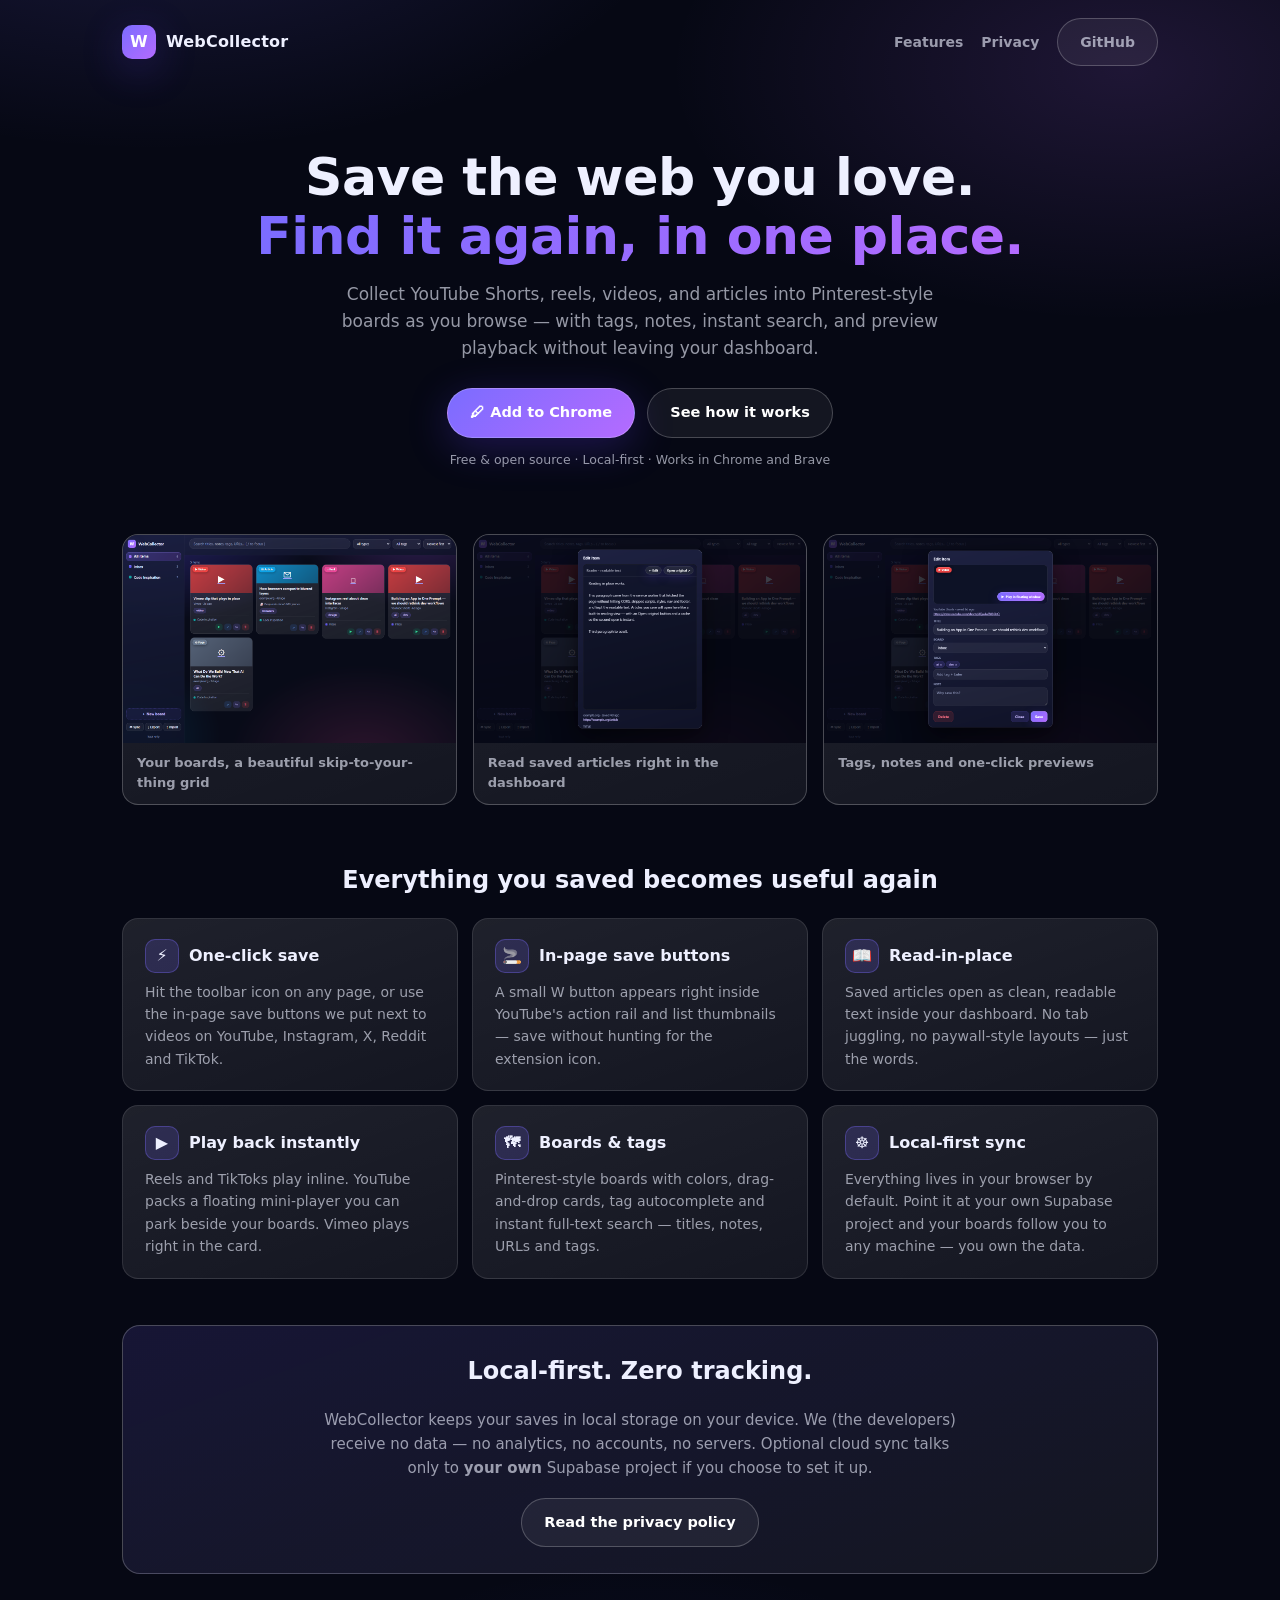
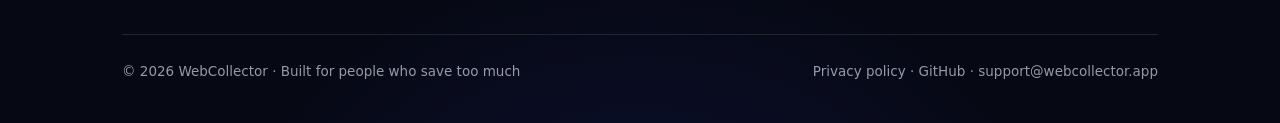
==== index.html @ 67532722 "WebCollector marketing site + privacy policy" ====
<!DOCTYPE html>
<html lang="en">
<head>
<meta charset="utf-8" />
<meta name="viewport" content="width=device-width, initial-scale=1" />
<title>WebCollector — save the web you want to revisit</title>
<meta name="description" content="Collect shorts, reels, videos, and articles from the web into boards you can tag, search, and revisit. Local-first Chrome extension with optional cloud sync." />
<link rel="stylesheet" href="styles.css" />
<link rel="icon" type="image/png" href="assets/icon128.png" />
</head>
<body>
<div class="wrap">

  <nav class="top">
    <div class="logo"><span class="mark">W</span> WebCollector</div>
    <div class="links">
      <a href="#features">Features</a>
      <a href="privacy.html">Privacy</a>
      <a class="btn ghost" href="https://github.com/webcollector-app" target="_blank" rel="noreferrer">GitHub</a>
    </div>
  </nav>

  <header class="hero">
    <h1>Save the web you love.<br><em>Find it again, in one place.</em></h1>
    <p class="sub">Collect YouTube Shorts, reels, videos, and articles into Pinterest-style boards as you browse —
       with tags, notes, instant search, and preview playback without leaving your dashboard.</p>
    <div class="cta">
      <a class="btn" href="https://chromewebstore.google.com" target="_blank" rel="noreferrer">&#128394; Add to Chrome</a>
      <a class="btn ghost" href="#features">See how it works</a>
    </div>
    <div class="muted">Free &amp; open source · Local-first · Works in Chrome and Brave</div>
  </header>

  <section class="shots">
    <figure><img src="assets/webstore-1-grid.png" alt="WebCollector dashboard - masonry grid of saved shots, reels and articles" /><figcaption>Your boards, a beautiful skip-to-your-thing grid</figcaption></figure>
    <figure><img src="assets/webstore-2-reader.png" alt="In-place article reader" /><figcaption>Read saved articles right in the dashboard</figcaption></figure>
    <figure><img src="assets/webstore-3-edit.png" alt="Edit card with tags, notes and preview" /><figcaption>Tags, notes and one-click previews</figcaption></figure>
  </section>

  <section class="features" id="features">
    <h2>Everything you saved becomes useful again</h2>
    <div class="grid">
      <div class="card"><h3><span class="ic">&#9889;</span>One-click save</h3><p>Hit the toolbar icon on any page, or use the in-page save buttons we put next to videos on YouTube, Instagram, X, Reddit and TikTok.</p></div>
      <div class="card"><h3><span class="ic">&#128684;</span>In-page save buttons</h3><p>A small W button appears right inside YouTube's action rail and list thumbnails — save without hunting for the extension icon.</p></div>
      <div class="card"><h3><span class="ic">&#128214;</span>Read-in-place</h3><p>Saved articles open as clean, readable text inside your dashboard. No tab juggling, no paywall-style layouts — just the words.</p></div>
      <div class="card"><h3><span class="ic">&#9654;&#65039;</span>Play back instantly</h3><p>Reels and TikToks play inline. YouTube packs a floating mini-player you can park beside your boards. Vimeo plays right in the card.</p></div>
      <div class="card"><h3><span class="ic">&#128506;</span>Boards &amp; tags</h3><p>Pinterest-style boards with colors, drag-and-drop cards, tag autocomplete and instant full-text search — titles, notes, URLs and tags.</p></div>
      <div class="card"><h3><span class="ic">&#9784;&#65039;</span>Local-first sync</h3><p>Everything lives in your browser by default. Point it at your own Supabase project and your boards follow you to any machine — you own the data.</p></div>
    </div>
  </section>

  <section class="strip">
    <div class="box">
      <h2>Local-first. Zero tracking.</h2>
      <p>WebCollector keeps your saves in local storage on your device. We (the developers) receive no data — no analytics,
         no accounts, no servers. Optional cloud sync talks only to <strong>your own</strong> Supabase project if you choose to set it up.</p>
      <a class="btn ghost" href="privacy.html">Read the privacy policy</a>
    </div>
  </section>

  <footer>
    <div class="f">
      <span>&#169; 2026 WebCollector · Built for people who save too much</span>
      <span>
        <a href="privacy.html">Privacy policy</a> ·
        <a href="https://github.com/webcollector-app" target="_blank" rel="noreferrer">GitHub</a> ·
        <a href="mailto:support@webcollector.app">support@webcollector.app</a>
      </span>
    </div>
  </footer>

</div>
</body>
</html>
---- styles.css ----
/* WebCollector site - dark aurora glass (no backdrop-filter: Brave-safe) */
:root {
  --bg: #060814;
  --ink: #eef0ff;
  --ink-dim: rgba(238, 240, 255, 0.62);
  --stroke: rgba(255, 255, 255, 0.11);
  --stroke-hi: rgba(255, 255, 255, 0.22);
  --glass-hi: rgba(255, 255, 255, 0.06);
  --glass-lo: rgba(255, 255, 255, 0.1);
  --brand1: #7b6cff;
  --brand2: #b46bff;
  --glow: 0 10px 40px rgba(98, 62, 255, 0.25);
}
* { box-sizing: border-box; margin: 0; }
html { scroll-behavior: smooth; }
body {
  min-height: 100vh;
  color: var(--ink);
  background:
    radial-gradient(900px 480px at 12% -8%, rgba(123, 108, 255, 0.18), transparent 60%),
    radial-gradient(760px 420px at 88% 4%, rgba(180, 107, 255, 0.14), transparent 60%),
    radial-gradient(640px 460px at 50% 108%, rgba(64, 88, 255, 0.12), transparent 65%),
    var(--bg);
  font-family: "Segoe UI", system-ui, -apple-system, sans-serif;
  line-height: 1.6;
}
.wrap { max-width: 1080px; margin: 0 auto; padding: 0 22px; }

/* nav */
nav.top {
  display: flex; align-items: center; justify-content: space-between;
  padding: 18px 0;
}
.logo { display: flex; align-items: center; gap: 10px; font-weight: 800; letter-spacing: 0.2px; }
.logo .mark {
  width: 34px; height: 34px; border-radius: 10px; display: grid; place-items: center;
  background: linear-gradient(135deg, var(--brand1), var(--brand2));
  color: #fff; font-weight: 800; box-shadow: var(--glow);
}
nav.top .links { display: flex; gap: 18px; align-items: center; }
nav.top a { color: var(--ink-dim); text-decoration: none; font-size: 14px; font-weight: 600; }
nav.top a:hover { color: var(--ink); }

/* buttons */
.btn {
  display: inline-flex; align-items: center; gap: 9px;
  padding: 12px 22px; border-radius: 999px;
  border: 1px solid var(--stroke-hi);
  background: linear-gradient(135deg, var(--brand1), var(--brand2));
  color: #fff; font-weight: 700; font-size: 14.5px; text-decoration: none;
  box-shadow: var(--glow);
  transition: filter 0.15s ease;
}
.btn:hover { filter: brightness(1.1); }
.btn.ghost {
  background: rgba(255, 255, 255, 0.06);
  box-shadow: none;
}

/* hero */
.hero { text-align: center; padding: 64px 0 30px; }
.hero h1 { font-size: clamp(30px, 5.5vw, 52px); line-height: 1.12; font-weight: 800; letter-spacing: -0.5px; }
.hero h1 em {
  font-style: normal;
  background: linear-gradient(100deg, var(--brand1), var(--brand2));
  -webkit-background-clip: text; background-clip: text; color: transparent;
}
.hero p.sub { max-width: 640px; margin: 16px auto 26px; color: var(--ink-dim); font-size: 17px; }
.hero .cta { display: flex; gap: 12px; justify-content: center; flex-wrap: wrap; }
.hero .muted { margin-top: 12px; font-size: 12.5px; color: var(--ink-dim); }

/* screenshots */
.shots { display: grid; gap: 16px; grid-template-columns: repeat(auto-fit, minmax(300px, 1fr)); padding: 34px 0 10px; }
.shots figure {
  border: 1px solid var(--stroke-hi); border-radius: 16px; overflow: hidden;
  background: linear-gradient(160deg, var(--glass-lo), var(--glass-hi));
}
.shots img { width: 100%; display: block; }
.shots figcaption { padding: 10px 14px; font-size: 13px; color: var(--ink-dim); font-weight: 600; }

/* features */
.features { padding: 46px 0 20px; }
.features h2, .strip h2 { font-size: 24px; font-weight: 800; margin-bottom: 18px; text-align: center; }
.grid { display: grid; gap: 14px; grid-template-columns: repeat(auto-fit, minmax(280px, 1fr)); }
.card {
  border: 1px solid var(--stroke);
  border-radius: 16px;
  background: linear-gradient(160deg, var(--glass-lo), var(--glass-hi));
  padding: 20px 22px;
}
.card h3 { font-size: 16px; margin-bottom: 8px; display: flex; gap: 10px; align-items: center; }
.card p { color: var(--ink-dim); font-size: 14px; }
.card .ic {
  width: 34px; height: 34px; border-radius: 10px; display: grid; place-items: center; flex: 0 0 auto;
  background: rgba(123, 108, 255, 0.18); border: 1px solid rgba(123, 108, 255, 0.35);
}

/* strip */
.strip { padding: 26px 0 60px; }
.strip .box {
  border: 1px solid var(--stroke-hi); border-radius: 18px;
  background: linear-gradient(160deg, rgba(123, 108, 255, 0.14), var(--glass-hi));
  padding: 26px; text-align: center;
}
.strip p { color: var(--ink-dim); max-width: 640px; margin: 8px auto 18px; font-size: 15px; }

/* footer */
footer { border-top: 1px solid var(--stroke); padding: 26px 0 40px; color: var(--ink-dim); font-size: 13.5px; }
footer .f { display: flex; gap: 20px; flex-wrap: wrap; justify-content: space-between; align-items: center; }
footer a { color: var(--ink-dim); text-decoration: none; }
footer a:hover { color: var(--ink); }

/* privacy page */
.doc { max-width: 780px; margin: 0 auto; padding: 40px 22px 70px; }
.doc h1 { font-size: 30px; margin-bottom: 6px; }
.doc h2 { font-size: 18px; margin: 26px 0 8px; }
.doc p, .doc li { color: var(--ink-dim); font-size: 15px; }
.doc ul { padding-left: 22px; }
.doc strong { color: var(--ink); }
.doc .up{ color: var(--ink-dim); font-size: 13px; margin-bottom: 18px; }
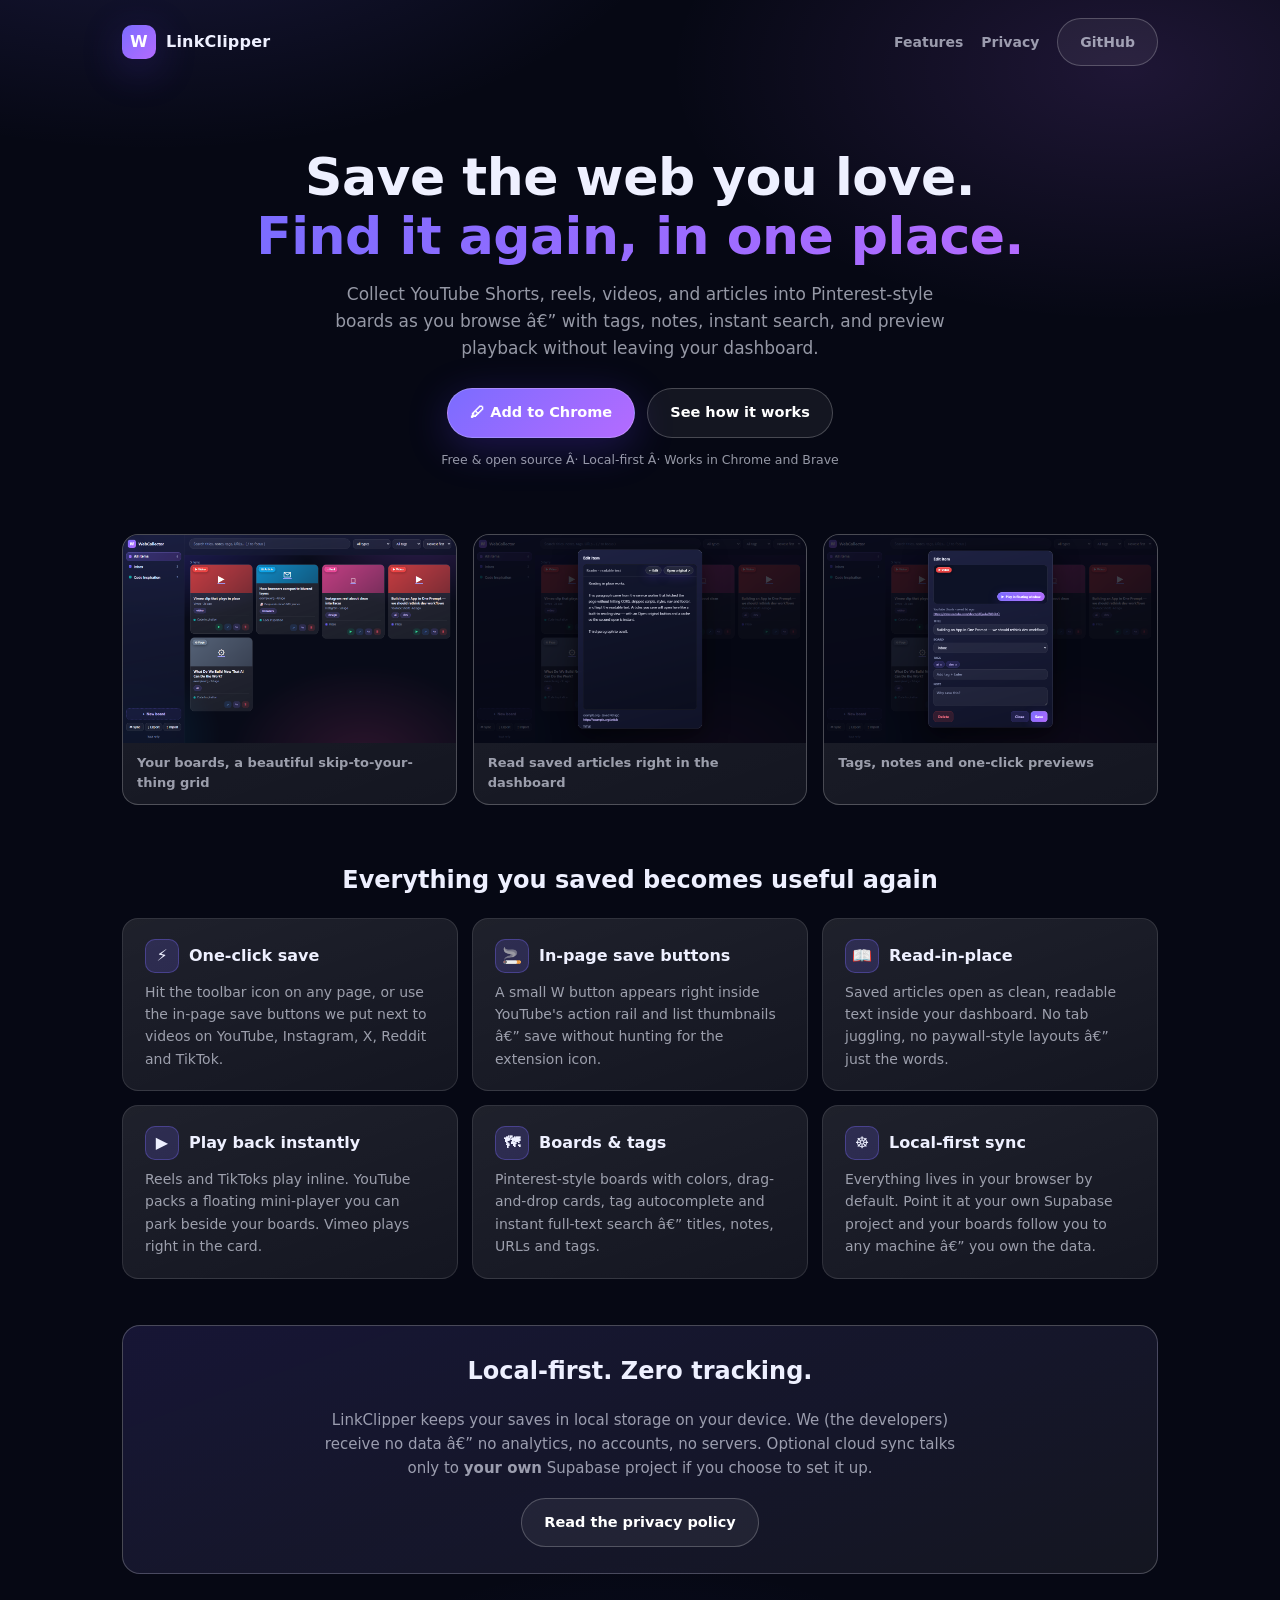
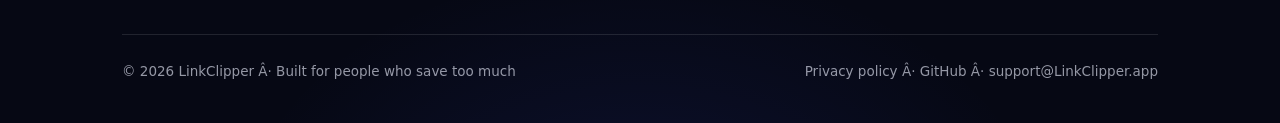
==== commit 11defd4c: "Rebrand to LinkClipper" ====
--- a/index.html
+++ b/index.html
@@ -1,9 +1,9 @@
-<!DOCTYPE html>
+﻿<!DOCTYPE html>
 <html lang="en">
 <head>
 <meta charset="utf-8" />
 <meta name="viewport" content="width=device-width, initial-scale=1" />
-<title>WebCollector — save the web you want to revisit</title>
+<title>LinkClipper â€” save the web you want to revisit</title>
 <meta name="description" content="Collect shorts, reels, videos, and articles from the web into boards you can tag, search, and revisit. Local-first Chrome extension with optional cloud sync." />
 <link rel="stylesheet" href="styles.css" />
 <link rel="icon" type="image/png" href="assets/icon128.png" />
@@ -12,27 +12,27 @@
 <div class="wrap">
 
   <nav class="top">
-    <div class="logo"><span class="mark">W</span> WebCollector</div>
+    <div class="logo"><span class="mark">W</span> LinkClipper</div>
     <div class="links">
       <a href="#features">Features</a>
       <a href="privacy.html">Privacy</a>
-      <a class="btn ghost" href="https://github.com/webcollector-app" target="_blank" rel="noreferrer">GitHub</a>
+      <a class="btn ghost" href="https://github.com/LinkClipper-app" target="_blank" rel="noreferrer">GitHub</a>
     </div>
   </nav>
 
   <header class="hero">
     <h1>Save the web you love.<br><em>Find it again, in one place.</em></h1>
-    <p class="sub">Collect YouTube Shorts, reels, videos, and articles into Pinterest-style boards as you browse —
+    <p class="sub">Collect YouTube Shorts, reels, videos, and articles into Pinterest-style boards as you browse â€”
        with tags, notes, instant search, and preview playback without leaving your dashboard.</p>
     <div class="cta">
       <a class="btn" href="https://chromewebstore.google.com" target="_blank" rel="noreferrer">&#128394; Add to Chrome</a>
       <a class="btn ghost" href="#features">See how it works</a>
     </div>
-    <div class="muted">Free &amp; open source · Local-first · Works in Chrome and Brave</div>
+    <div class="muted">Free &amp; open source Â· Local-first Â· Works in Chrome and Brave</div>
   </header>
 
   <section class="shots">
-    <figure><img src="assets/webstore-1-grid.png" alt="WebCollector dashboard - masonry grid of saved shots, reels and articles" /><figcaption>Your boards, a beautiful skip-to-your-thing grid</figcaption></figure>
+    <figure><img src="assets/webstore-1-grid.png" alt="LinkClipper dashboard - masonry grid of saved shots, reels and articles" /><figcaption>Your boards, a beautiful skip-to-your-thing grid</figcaption></figure>
     <figure><img src="assets/webstore-2-reader.png" alt="In-place article reader" /><figcaption>Read saved articles right in the dashboard</figcaption></figure>
     <figure><img src="assets/webstore-3-edit.png" alt="Edit card with tags, notes and preview" /><figcaption>Tags, notes and one-click previews</figcaption></figure>
   </section>
@@ -41,18 +41,18 @@
     <h2>Everything you saved becomes useful again</h2>
     <div class="grid">
       <div class="card"><h3><span class="ic">&#9889;</span>One-click save</h3><p>Hit the toolbar icon on any page, or use the in-page save buttons we put next to videos on YouTube, Instagram, X, Reddit and TikTok.</p></div>
-      <div class="card"><h3><span class="ic">&#128684;</span>In-page save buttons</h3><p>A small W button appears right inside YouTube's action rail and list thumbnails — save without hunting for the extension icon.</p></div>
-      <div class="card"><h3><span class="ic">&#128214;</span>Read-in-place</h3><p>Saved articles open as clean, readable text inside your dashboard. No tab juggling, no paywall-style layouts — just the words.</p></div>
+      <div class="card"><h3><span class="ic">&#128684;</span>In-page save buttons</h3><p>A small W button appears right inside YouTube's action rail and list thumbnails â€” save without hunting for the extension icon.</p></div>
+      <div class="card"><h3><span class="ic">&#128214;</span>Read-in-place</h3><p>Saved articles open as clean, readable text inside your dashboard. No tab juggling, no paywall-style layouts â€” just the words.</p></div>
       <div class="card"><h3><span class="ic">&#9654;&#65039;</span>Play back instantly</h3><p>Reels and TikToks play inline. YouTube packs a floating mini-player you can park beside your boards. Vimeo plays right in the card.</p></div>
-      <div class="card"><h3><span class="ic">&#128506;</span>Boards &amp; tags</h3><p>Pinterest-style boards with colors, drag-and-drop cards, tag autocomplete and instant full-text search — titles, notes, URLs and tags.</p></div>
-      <div class="card"><h3><span class="ic">&#9784;&#65039;</span>Local-first sync</h3><p>Everything lives in your browser by default. Point it at your own Supabase project and your boards follow you to any machine — you own the data.</p></div>
+      <div class="card"><h3><span class="ic">&#128506;</span>Boards &amp; tags</h3><p>Pinterest-style boards with colors, drag-and-drop cards, tag autocomplete and instant full-text search â€” titles, notes, URLs and tags.</p></div>
+      <div class="card"><h3><span class="ic">&#9784;&#65039;</span>Local-first sync</h3><p>Everything lives in your browser by default. Point it at your own Supabase project and your boards follow you to any machine â€” you own the data.</p></div>
     </div>
   </section>
 
   <section class="strip">
     <div class="box">
       <h2>Local-first. Zero tracking.</h2>
-      <p>WebCollector keeps your saves in local storage on your device. We (the developers) receive no data — no analytics,
+      <p>LinkClipper keeps your saves in local storage on your device. We (the developers) receive no data â€” no analytics,
          no accounts, no servers. Optional cloud sync talks only to <strong>your own</strong> Supabase project if you choose to set it up.</p>
       <a class="btn ghost" href="privacy.html">Read the privacy policy</a>
     </div>
@@ -60,11 +60,11 @@
 
   <footer>
     <div class="f">
-      <span>&#169; 2026 WebCollector · Built for people who save too much</span>
+      <span>&#169; 2026 LinkClipper Â· Built for people who save too much</span>
       <span>
-        <a href="privacy.html">Privacy policy</a> ·
-        <a href="https://github.com/webcollector-app" target="_blank" rel="noreferrer">GitHub</a> ·
-        <a href="mailto:support@webcollector.app">support@webcollector.app</a>
+        <a href="privacy.html">Privacy policy</a> Â·
+        <a href="https://github.com/LinkClipper-app" target="_blank" rel="noreferrer">GitHub</a> Â·
+        <a href="mailto:support@LinkClipper.app">support@LinkClipper.app</a>
       </span>
     </div>
   </footer>
--- a/styles.css
+++ b/styles.css
@@ -1,4 +1,4 @@
-/* WebCollector site - dark aurora glass (no backdrop-filter: Brave-safe) */
+﻿/* LinkClipper site - dark aurora glass (no backdrop-filter: Brave-safe) */
 :root {
   --bg: #060814;
   --ink: #eef0ff;
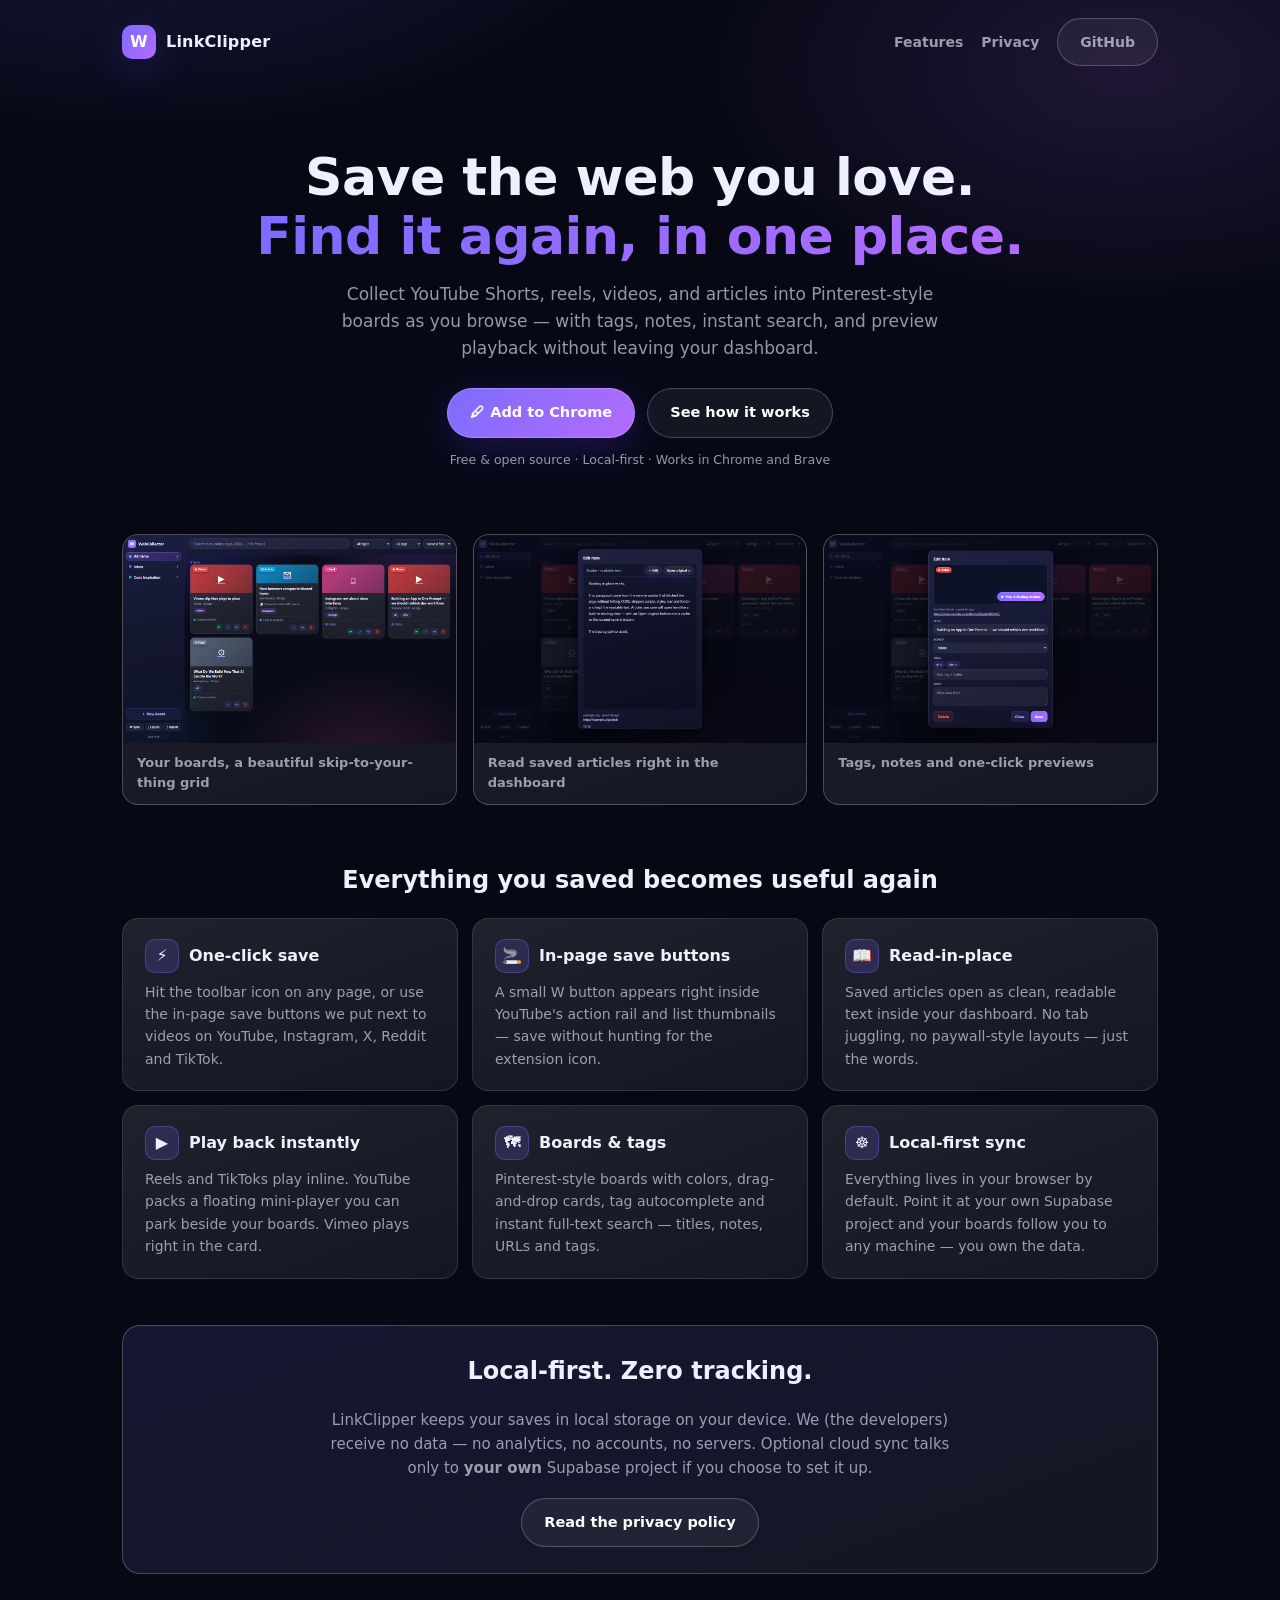
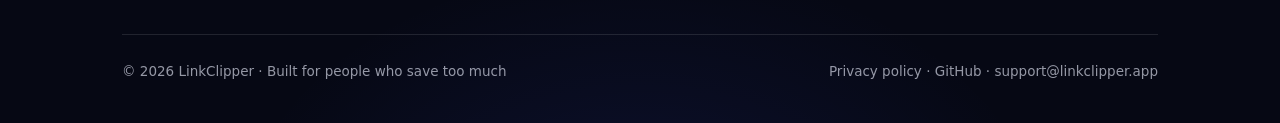
==== commit 1be037a6: "Fix encoding artifacts + lowercase support email" ====
--- a/index.html
+++ b/index.html
@@ -3,7 +3,7 @@
 <head>
 <meta charset="utf-8" />
 <meta name="viewport" content="width=device-width, initial-scale=1" />
-<title>LinkClipper â€” save the web you want to revisit</title>
+<title>LinkClipper — save the web you want to revisit</title>
 <meta name="description" content="Collect shorts, reels, videos, and articles from the web into boards you can tag, search, and revisit. Local-first Chrome extension with optional cloud sync." />
 <link rel="stylesheet" href="styles.css" />
 <link rel="icon" type="image/png" href="assets/icon128.png" />
@@ -22,13 +22,13 @@
 
   <header class="hero">
     <h1>Save the web you love.<br><em>Find it again, in one place.</em></h1>
-    <p class="sub">Collect YouTube Shorts, reels, videos, and articles into Pinterest-style boards as you browse â€”
+    <p class="sub">Collect YouTube Shorts, reels, videos, and articles into Pinterest-style boards as you browse —
        with tags, notes, instant search, and preview playback without leaving your dashboard.</p>
     <div class="cta">
       <a class="btn" href="https://chromewebstore.google.com" target="_blank" rel="noreferrer">&#128394; Add to Chrome</a>
       <a class="btn ghost" href="#features">See how it works</a>
     </div>
-    <div class="muted">Free &amp; open source Â· Local-first Â· Works in Chrome and Brave</div>
+    <div class="muted">Free &amp; open source · Local-first · Works in Chrome and Brave</div>
   </header>
 
   <section class="shots">
@@ -41,18 +41,18 @@
     <h2>Everything you saved becomes useful again</h2>
     <div class="grid">
       <div class="card"><h3><span class="ic">&#9889;</span>One-click save</h3><p>Hit the toolbar icon on any page, or use the in-page save buttons we put next to videos on YouTube, Instagram, X, Reddit and TikTok.</p></div>
-      <div class="card"><h3><span class="ic">&#128684;</span>In-page save buttons</h3><p>A small W button appears right inside YouTube's action rail and list thumbnails â€” save without hunting for the extension icon.</p></div>
-      <div class="card"><h3><span class="ic">&#128214;</span>Read-in-place</h3><p>Saved articles open as clean, readable text inside your dashboard. No tab juggling, no paywall-style layouts â€” just the words.</p></div>
+      <div class="card"><h3><span class="ic">&#128684;</span>In-page save buttons</h3><p>A small W button appears right inside YouTube's action rail and list thumbnails — save without hunting for the extension icon.</p></div>
+      <div class="card"><h3><span class="ic">&#128214;</span>Read-in-place</h3><p>Saved articles open as clean, readable text inside your dashboard. No tab juggling, no paywall-style layouts — just the words.</p></div>
       <div class="card"><h3><span class="ic">&#9654;&#65039;</span>Play back instantly</h3><p>Reels and TikToks play inline. YouTube packs a floating mini-player you can park beside your boards. Vimeo plays right in the card.</p></div>
-      <div class="card"><h3><span class="ic">&#128506;</span>Boards &amp; tags</h3><p>Pinterest-style boards with colors, drag-and-drop cards, tag autocomplete and instant full-text search â€” titles, notes, URLs and tags.</p></div>
-      <div class="card"><h3><span class="ic">&#9784;&#65039;</span>Local-first sync</h3><p>Everything lives in your browser by default. Point it at your own Supabase project and your boards follow you to any machine â€” you own the data.</p></div>
+      <div class="card"><h3><span class="ic">&#128506;</span>Boards &amp; tags</h3><p>Pinterest-style boards with colors, drag-and-drop cards, tag autocomplete and instant full-text search — titles, notes, URLs and tags.</p></div>
+      <div class="card"><h3><span class="ic">&#9784;&#65039;</span>Local-first sync</h3><p>Everything lives in your browser by default. Point it at your own Supabase project and your boards follow you to any machine — you own the data.</p></div>
     </div>
   </section>
 
   <section class="strip">
     <div class="box">
       <h2>Local-first. Zero tracking.</h2>
-      <p>LinkClipper keeps your saves in local storage on your device. We (the developers) receive no data â€” no analytics,
+      <p>LinkClipper keeps your saves in local storage on your device. We (the developers) receive no data — no analytics,
          no accounts, no servers. Optional cloud sync talks only to <strong>your own</strong> Supabase project if you choose to set it up.</p>
       <a class="btn ghost" href="privacy.html">Read the privacy policy</a>
     </div>
@@ -60,11 +60,11 @@
 
   <footer>
     <div class="f">
-      <span>&#169; 2026 LinkClipper Â· Built for people who save too much</span>
+      <span>&#169; 2026 LinkClipper · Built for people who save too much</span>
       <span>
-        <a href="privacy.html">Privacy policy</a> Â·
-        <a href="https://github.com/LinkClipper-app" target="_blank" rel="noreferrer">GitHub</a> Â·
-        <a href="mailto:support@LinkClipper.app">support@LinkClipper.app</a>
+        <a href="privacy.html">Privacy policy</a> ·
+        <a href="https://github.com/LinkClipper-app" target="_blank" rel="noreferrer">GitHub</a> ·
+        <a href="mailto:support@linkclipper.app">support@linkclipper.app</a>
       </span>
     </div>
   </footer>
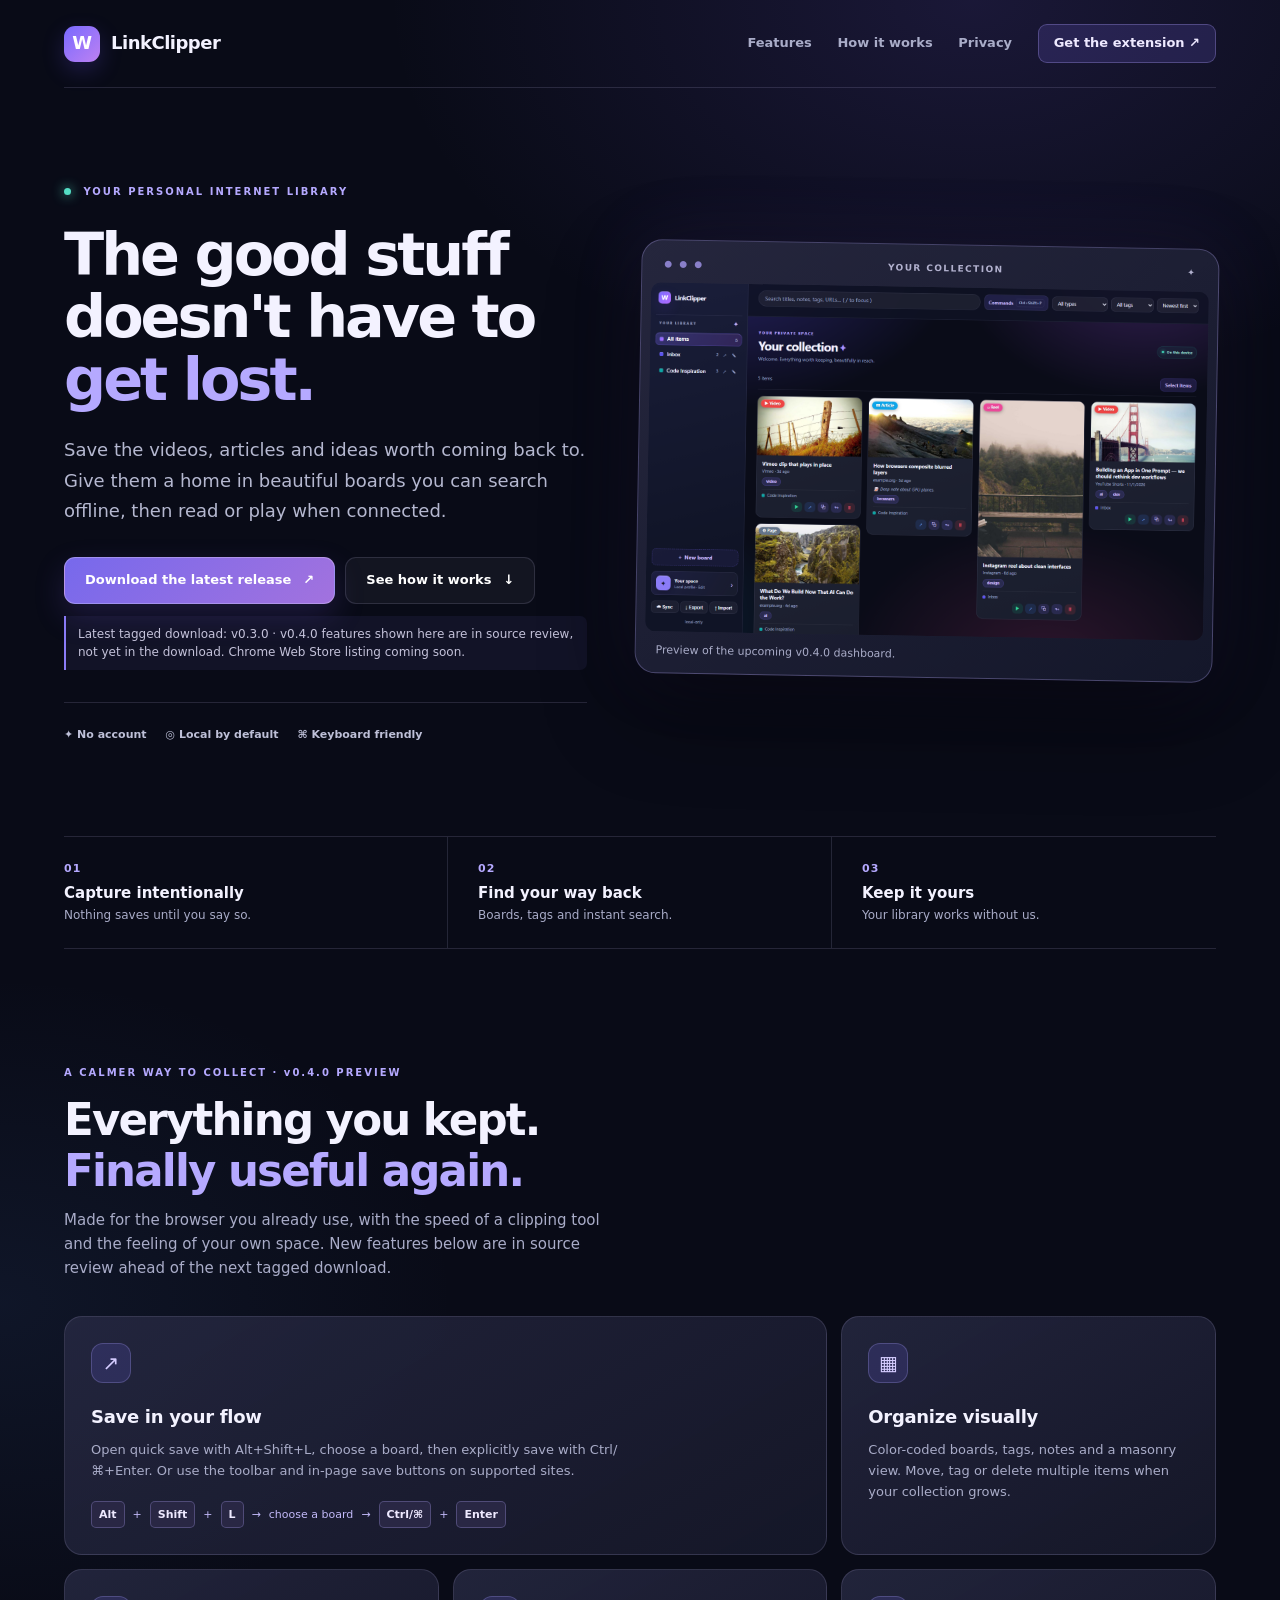
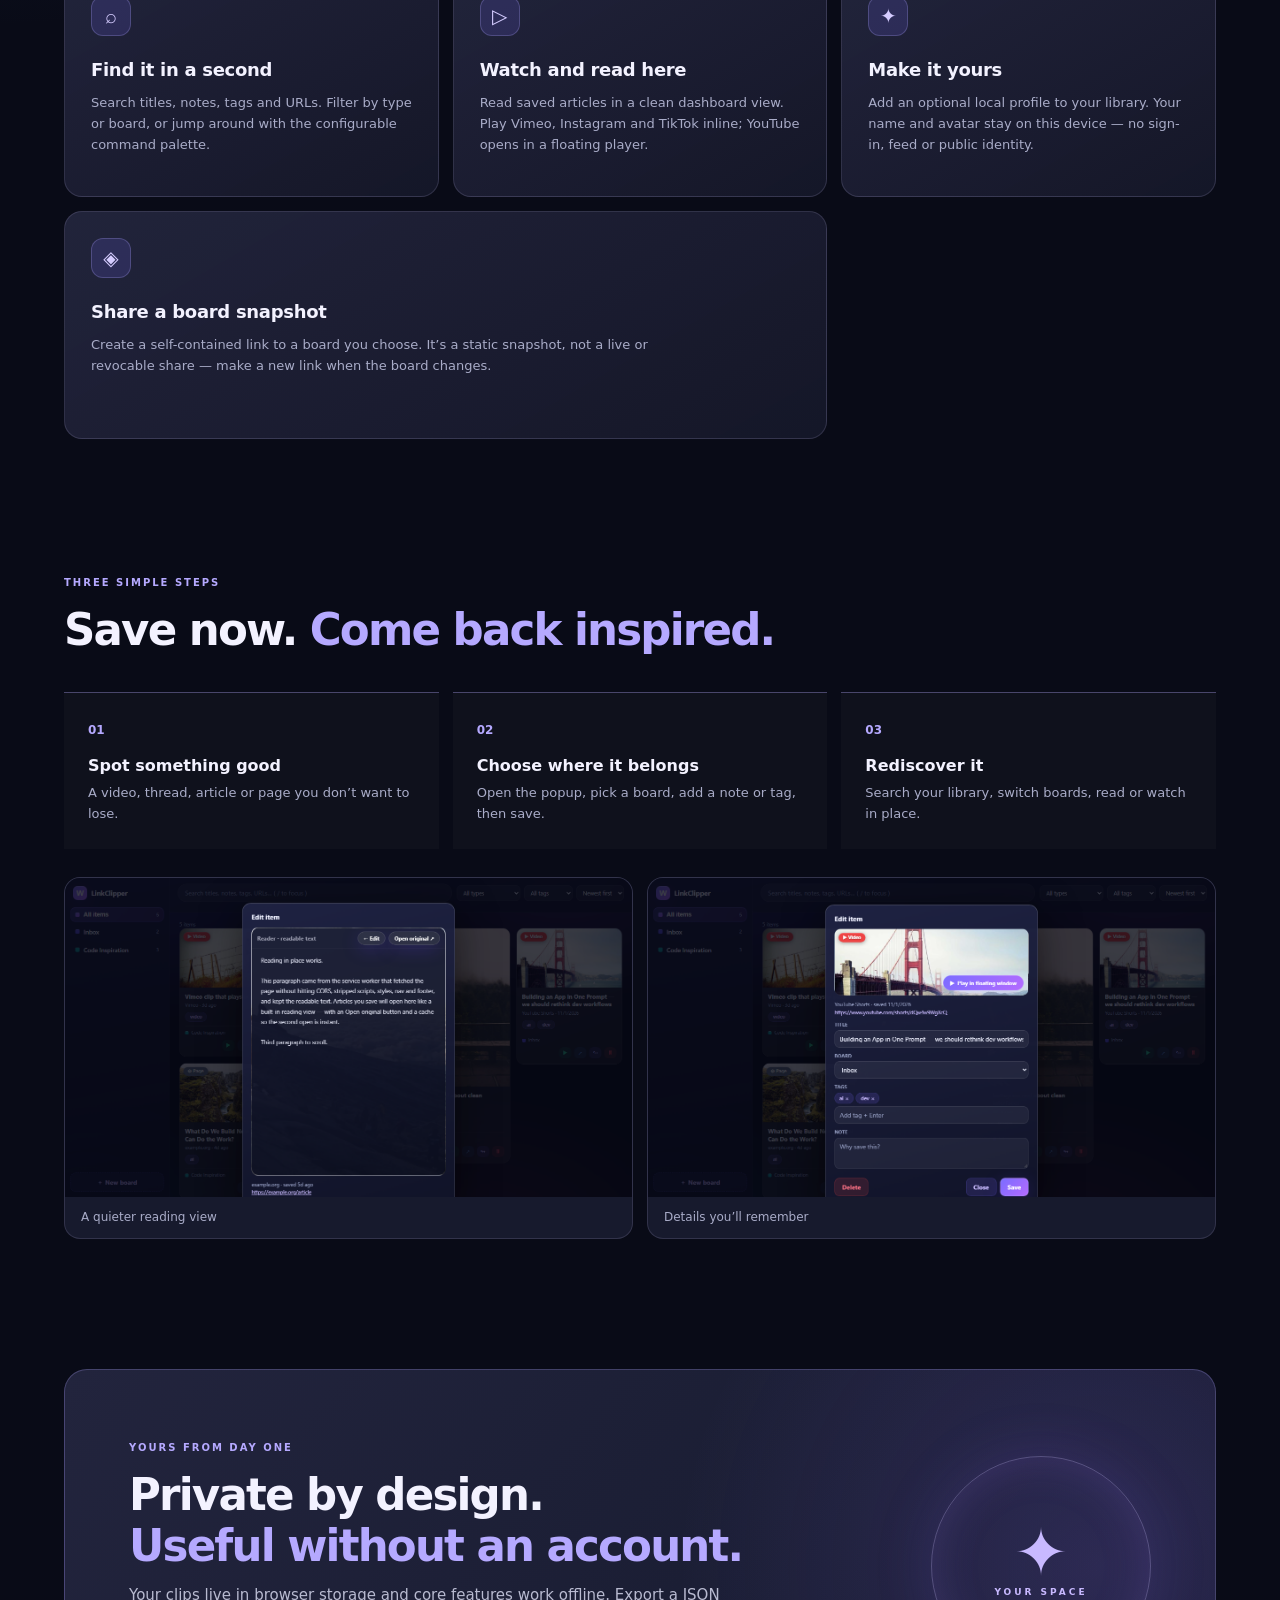
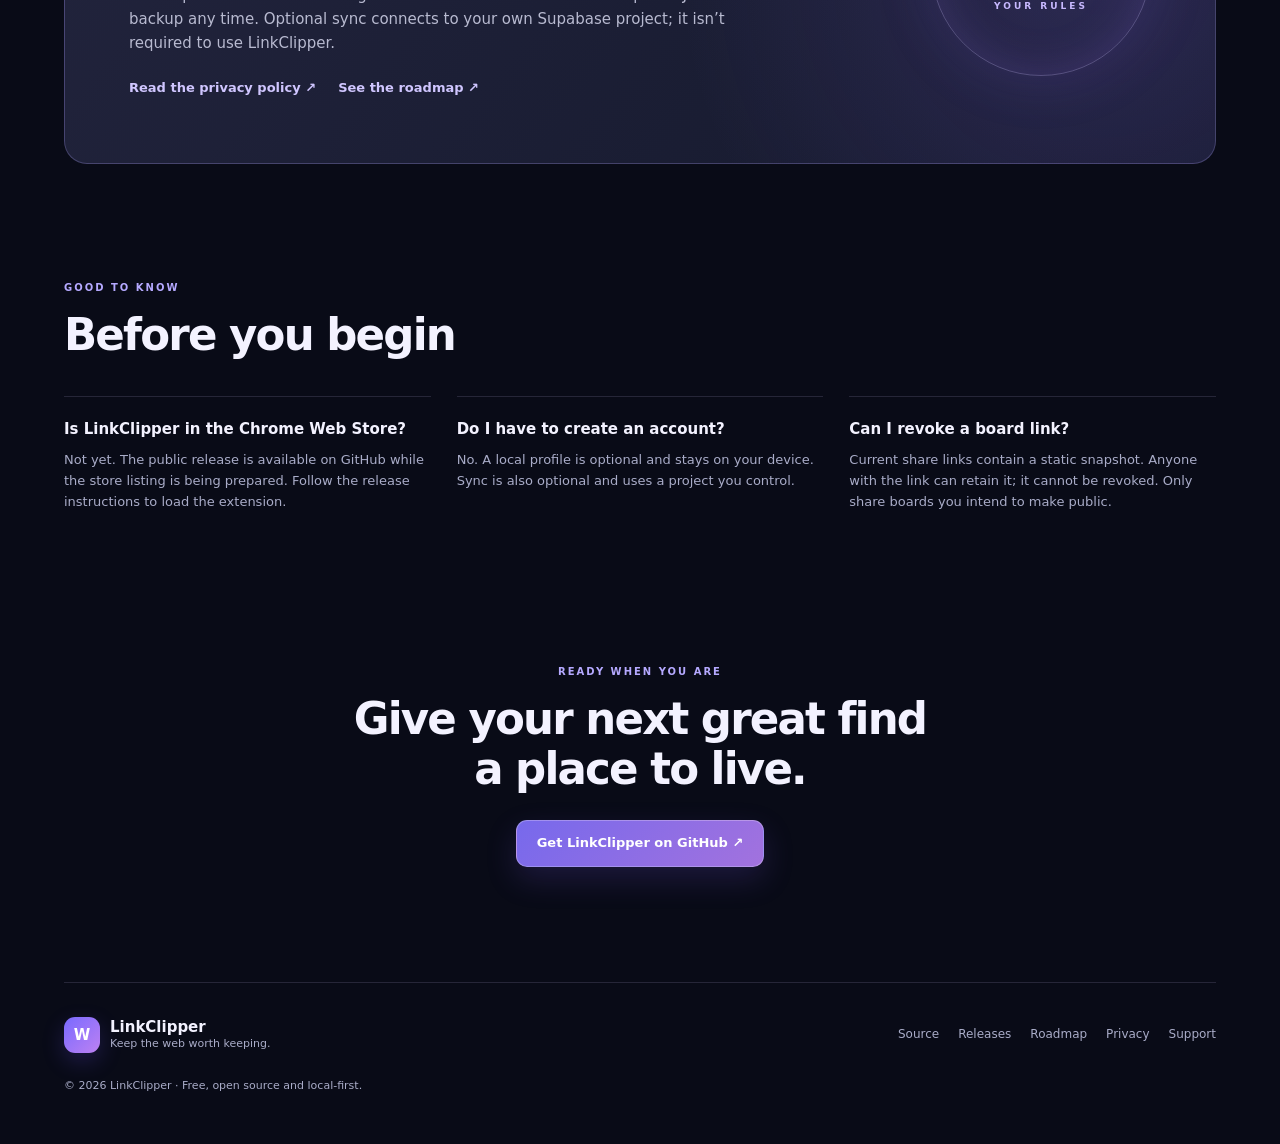
==== commit a0ef942b: "Refresh landing page for local-first v0.4 preview" ====
--- a/index.html
+++ b/index.html
@@ -1,74 +1,92 @@
-﻿<!DOCTYPE html>
+<!DOCTYPE html>
 <html lang="en">
 <head>
-<meta charset="utf-8" />
-<meta name="viewport" content="width=device-width, initial-scale=1" />
-<title>LinkClipper — save the web you want to revisit</title>
-<meta name="description" content="Collect shorts, reels, videos, and articles from the web into boards you can tag, search, and revisit. Local-first Chrome extension with optional cloud sync." />
-<link rel="stylesheet" href="styles.css" />
-<link rel="icon" type="image/png" href="assets/icon128.png" />
+  <meta charset="utf-8" />
+  <meta name="viewport" content="width=device-width, initial-scale=1" />
+  <meta name="theme-color" content="#0a0c18" />
+  <title>LinkClipper — the web, worth keeping</title>
+  <meta name="description" content="Save videos, articles and pages into a beautiful, searchable local library. Boards, notes, quick capture and sharing — no account required. Chrome and Brave extension." />
+  <link rel="stylesheet" href="styles.css" />
+  <link rel="icon" type="image/png" href="assets/icon128.png" />
 </head>
 <body>
-<div class="wrap">
+  <div class="wrap">
+    <nav class="top" aria-label="Main navigation">
+      <a class="logo" href="./" aria-label="LinkClipper home"><span class="mark">W</span> LinkClipper</a>
+      <div class="links">
+        <a href="#features">Features</a>
+        <a href="#how-it-works">How it works</a>
+        <a href="#privacy">Privacy</a>
+        <a class="nav-cta" href="https://github.com/linkclipper/linkclipper/releases/latest">Get the extension ↗</a>
+      </div>
+    </nav>
 
-  <nav class="top">
-    <div class="logo"><span class="mark">W</span> LinkClipper</div>
-    <div class="links">
-      <a href="#features">Features</a>
-      <a href="privacy.html">Privacy</a>
-      <a class="btn ghost" href="https://github.com/LinkClipper-app" target="_blank" rel="noreferrer">GitHub</a>
-    </div>
-  </nav>
+    <main>
+      <header class="hero">
+        <div class="hero-copy">
+          <span class="eyebrow"><span class="signal"></span> YOUR PERSONAL INTERNET LIBRARY</span>
+          <h1>The good stuff<br />doesn't have to <em>get lost.</em></h1>
+          <p class="sub">Save the videos, articles and ideas worth coming back to. Give them a home in beautiful boards you can search offline, then read or play when connected.</p>
+          <div class="cta">
+            <a class="btn" href="https://github.com/linkclipper/linkclipper/releases/latest">Download the latest release <span aria-hidden="true">↗</span></a>
+            <a class="btn ghost" href="#how-it-works">See how it works <span aria-hidden="true">↓</span></a>
+          </div>
+          <p class="release-note">Latest tagged download: v0.3.0 · v0.4.0 features shown here are in source review, not yet in the download. Chrome Web Store listing coming soon.</p>
+          <div class="trust-row"><span>✦ No account</span><span>◎ Local by default</span><span>⌘ Keyboard friendly</span></div>
+        </div>
+        <figure class="hero-visual">
+          <div class="visual-top"><span class="visual-dots">● ● ●</span><span>YOUR COLLECTION</span><span>✦</span></div>
+          <img src="assets/webstore-1-grid.png" alt="LinkClipper dashboard with saved videos and articles organized into boards" width="1280" height="800" />
+          <figcaption>Preview of the upcoming v0.4.0 dashboard.</figcaption>
+        </figure>
+      </header>
 
-  <header class="hero">
-    <h1>Save the web you love.<br><em>Find it again, in one place.</em></h1>
-    <p class="sub">Collect YouTube Shorts, reels, videos, and articles into Pinterest-style boards as you browse —
-       with tags, notes, instant search, and preview playback without leaving your dashboard.</p>
-    <div class="cta">
-      <a class="btn" href="https://chromewebstore.google.com" target="_blank" rel="noreferrer">&#128394; Add to Chrome</a>
-      <a class="btn ghost" href="#features">See how it works</a>
-    </div>
-    <div class="muted">Free &amp; open source · Local-first · Works in Chrome and Brave</div>
-  </header>
+      <section class="proof" aria-label="Product promises">
+        <div><strong>01</strong><span>Capture intentionally</span><p>Nothing saves until you say so.</p></div>
+        <div><strong>02</strong><span>Find your way back</span><p>Boards, tags and instant search.</p></div>
+        <div><strong>03</strong><span>Keep it yours</span><p>Your library works without us.</p></div>
+      </section>
 
-  <section class="shots">
-    <figure><img src="assets/webstore-1-grid.png" alt="LinkClipper dashboard - masonry grid of saved shots, reels and articles" /><figcaption>Your boards, a beautiful skip-to-your-thing grid</figcaption></figure>
-    <figure><img src="assets/webstore-2-reader.png" alt="In-place article reader" /><figcaption>Read saved articles right in the dashboard</figcaption></figure>
-    <figure><img src="assets/webstore-3-edit.png" alt="Edit card with tags, notes and preview" /><figcaption>Tags, notes and one-click previews</figcaption></figure>
-  </section>
+      <section class="section" id="features">
+        <div class="section-heading"><span class="eyebrow">A CALMER WAY TO COLLECT · v0.4.0 PREVIEW</span><h2>Everything you kept.<br /><em>Finally useful again.</em></h2><p>Made for the browser you already use, with the speed of a clipping tool and the feeling of your own space. New features below are in source review ahead of the next tagged download.</p></div>
+        <div class="feature-grid">
+          <article class="feature feature-wide"><span class="feature-icon">↗</span><h3>Save in your flow</h3><p>Open quick save with Alt+Shift+L, choose a board, then explicitly save with Ctrl/⌘+Enter. Or use the toolbar and in-page save buttons on supported sites.</p><div class="key-demo"><kbd>Alt</kbd> + <kbd>Shift</kbd> + <kbd>L</kbd><span>→</span><span>choose a board</span><span>→</span><kbd>Ctrl/⌘</kbd> + <kbd>Enter</kbd></div></article>
+          <article class="feature"><span class="feature-icon">▦</span><h3>Organize visually</h3><p>Color-coded boards, tags, notes and a masonry view. Move, tag or delete multiple items when your collection grows.</p></article>
+          <article class="feature"><span class="feature-icon">⌕</span><h3>Find it in a second</h3><p>Search titles, notes, tags and URLs. Filter by type or board, or jump around with the configurable command palette.</p></article>
+          <article class="feature"><span class="feature-icon">▷</span><h3>Watch and read here</h3><p>Read saved articles in a clean dashboard view. Play Vimeo, Instagram and TikTok inline; YouTube opens in a floating player.</p></article>
+          <article class="feature"><span class="feature-icon">✦</span><h3>Make it yours</h3><p>Add an optional local profile to your library. Your name and avatar stay on this device — no sign-in, feed or public identity.</p></article>
+          <article class="feature feature-wide"><span class="feature-icon">◈</span><h3>Share a board snapshot</h3><p>Create a self-contained link to a board you choose. It’s a static snapshot, not a live or revocable share — make a new link when the board changes.</p></article>
+        </div>
+      </section>
 
-  <section class="features" id="features">
-    <h2>Everything you saved becomes useful again</h2>
-    <div class="grid">
-      <div class="card"><h3><span class="ic">&#9889;</span>One-click save</h3><p>Hit the toolbar icon on any page, or use the in-page save buttons we put next to videos on YouTube, Instagram, X, Reddit and TikTok.</p></div>
-      <div class="card"><h3><span class="ic">&#128684;</span>In-page save buttons</h3><p>A small W button appears right inside YouTube's action rail and list thumbnails — save without hunting for the extension icon.</p></div>
-      <div class="card"><h3><span class="ic">&#128214;</span>Read-in-place</h3><p>Saved articles open as clean, readable text inside your dashboard. No tab juggling, no paywall-style layouts — just the words.</p></div>
-      <div class="card"><h3><span class="ic">&#9654;&#65039;</span>Play back instantly</h3><p>Reels and TikToks play inline. YouTube packs a floating mini-player you can park beside your boards. Vimeo plays right in the card.</p></div>
-      <div class="card"><h3><span class="ic">&#128506;</span>Boards &amp; tags</h3><p>Pinterest-style boards with colors, drag-and-drop cards, tag autocomplete and instant full-text search — titles, notes, URLs and tags.</p></div>
-      <div class="card"><h3><span class="ic">&#9784;&#65039;</span>Local-first sync</h3><p>Everything lives in your browser by default. Point it at your own Supabase project and your boards follow you to any machine — you own the data.</p></div>
-    </div>
-  </section>
+      <section class="section workflow" id="how-it-works">
+        <div class="section-heading"><span class="eyebrow">THREE SIMPLE STEPS</span><h2>Save now. <em>Come back inspired.</em></h2></div>
+        <div class="steps">
+          <div><span class="step-number">01</span><h3>Spot something good</h3><p>A video, thread, article or page you don’t want to lose.</p></div>
+          <div><span class="step-number">02</span><h3>Choose where it belongs</h3><p>Open the popup, pick a board, add a note or tag, then save.</p></div>
+          <div><span class="step-number">03</span><h3>Rediscover it</h3><p>Search your library, switch boards, read or watch in place.</p></div>
+        </div>
+        <div class="shot-pair">
+          <figure><img src="assets/webstore-2-reader.png" alt="Reading an article inside LinkClipper" loading="lazy" /><figcaption>A quieter reading view</figcaption></figure>
+          <figure><img src="assets/webstore-3-edit.png" alt="Editing a saved item with notes and tags" loading="lazy" /><figcaption>Details you’ll remember</figcaption></figure>
+        </div>
+      </section>
 
-  <section class="strip">
-    <div class="box">
-      <h2>Local-first. Zero tracking.</h2>
-      <p>LinkClipper keeps your saves in local storage on your device. We (the developers) receive no data — no analytics,
-         no accounts, no servers. Optional cloud sync talks only to <strong>your own</strong> Supabase project if you choose to set it up.</p>
-      <a class="btn ghost" href="privacy.html">Read the privacy policy</a>
-    </div>
-  </section>
+      <section class="privacy-panel" id="privacy">
+        <div><span class="eyebrow">YOURS FROM DAY ONE</span><h2>Private by design.<br /><em>Useful without an account.</em></h2><p>Your clips live in browser storage and core features work offline. Export a JSON backup any time. Optional sync connects to your own Supabase project; it isn’t required to use LinkClipper.</p><div class="privacy-links"><a href="privacy.html">Read the privacy policy ↗</a><a href="https://github.com/linkclipper/linkclipper/blob/main/docs/ROADMAP.md">See the roadmap ↗</a></div></div>
+        <div class="privacy-symbol" aria-hidden="true">✦<small>YOUR SPACE<br />YOUR RULES</small></div>
+      </section>
 
-  <footer>
-    <div class="f">
-      <span>&#169; 2026 LinkClipper · Built for people who save too much</span>
-      <span>
-        <a href="privacy.html">Privacy policy</a> ·
-        <a href="https://github.com/LinkClipper-app" target="_blank" rel="noreferrer">GitHub</a> ·
-        <a href="mailto:support@linkclipper.app">support@linkclipper.app</a>
-      </span>
-    </div>
-  </footer>
+      <section class="section faq" id="faq"><div class="section-heading"><span class="eyebrow">GOOD TO KNOW</span><h2>Before you begin</h2></div><div class="faq-grid">
+        <div><h3>Is LinkClipper in the Chrome Web Store?</h3><p>Not yet. The public release is available on GitHub while the store listing is being prepared. Follow the release instructions to load the extension.</p></div>
+        <div><h3>Do I have to create an account?</h3><p>No. A local profile is optional and stays on your device. Sync is also optional and uses a project you control.</p></div>
+        <div><h3>Can I revoke a board link?</h3><p>Current share links contain a static snapshot. Anyone with the link can retain it; it cannot be revoked. Only share boards you intend to make public.</p></div>
+      </div></section>
 
-</div>
+      <section class="final-cta"><span class="eyebrow">READY WHEN YOU ARE</span><h2>Give your next great find<br />a place to live.</h2><a class="btn" href="https://github.com/linkclipper/linkclipper/releases/latest">Get LinkClipper on GitHub ↗</a></section>
+    </main>
+
+    <footer><div class="footer-brand"><span class="mark">W</span><div><strong>LinkClipper</strong><small>Keep the web worth keeping.</small></div></div><div class="footer-links"><a href="https://github.com/linkclipper/linkclipper">Source</a><a href="https://github.com/linkclipper/linkclipper/releases">Releases</a><a href="https://github.com/linkclipper/linkclipper/blob/main/docs/ROADMAP.md">Roadmap</a><a href="privacy.html">Privacy</a><a href="https://github.com/linkclipper/linkclipper/issues">Support</a></div><p>© 2026 LinkClipper · Free, open source and local-first.</p></footer>
+  </div>
 </body>
 </html>
--- a/styles.css
+++ b/styles.css
@@ -1,120 +1,97 @@
-﻿/* LinkClipper site - dark aurora glass (no backdrop-filter: Brave-safe) */
-:root {
-  --bg: #060814;
-  --ink: #eef0ff;
-  --ink-dim: rgba(238, 240, 255, 0.62);
-  --stroke: rgba(255, 255, 255, 0.11);
-  --stroke-hi: rgba(255, 255, 255, 0.22);
-  --glass-hi: rgba(255, 255, 255, 0.06);
-  --glass-lo: rgba(255, 255, 255, 0.1);
-  --brand1: #7b6cff;
-  --brand2: #b46bff;
-  --glow: 0 10px 40px rgba(98, 62, 255, 0.25);
-}
-* { box-sizing: border-box; margin: 0; }
+:root { color-scheme: dark; --bg: #090b17; --panel: #171a2d; --ink: #f3f2ff; --muted: #a9acc8; --line: rgba(208, 207, 255, .14); --lavender: #b5a9ff; }
+* { box-sizing: border-box; }
 html { scroll-behavior: smooth; }
-body {
-  min-height: 100vh;
-  color: var(--ink);
-  background:
-    radial-gradient(900px 480px at 12% -8%, rgba(123, 108, 255, 0.18), transparent 60%),
-    radial-gradient(760px 420px at 88% 4%, rgba(180, 107, 255, 0.14), transparent 60%),
-    radial-gradient(640px 460px at 50% 108%, rgba(64, 88, 255, 0.12), transparent 65%),
-    var(--bg);
-  font-family: "Segoe UI", system-ui, -apple-system, sans-serif;
-  line-height: 1.6;
-}
-.wrap { max-width: 1080px; margin: 0 auto; padding: 0 22px; }
-
-/* nav */
-nav.top {
-  display: flex; align-items: center; justify-content: space-between;
-  padding: 18px 0;
-}
-.logo { display: flex; align-items: center; gap: 10px; font-weight: 800; letter-spacing: 0.2px; }
-.logo .mark {
-  width: 34px; height: 34px; border-radius: 10px; display: grid; place-items: center;
-  background: linear-gradient(135deg, var(--brand1), var(--brand2));
-  color: #fff; font-weight: 800; box-shadow: var(--glow);
-}
-nav.top .links { display: flex; gap: 18px; align-items: center; }
-nav.top a { color: var(--ink-dim); text-decoration: none; font-size: 14px; font-weight: 600; }
-nav.top a:hover { color: var(--ink); }
-
-/* buttons */
-.btn {
-  display: inline-flex; align-items: center; gap: 9px;
-  padding: 12px 22px; border-radius: 999px;
-  border: 1px solid var(--stroke-hi);
-  background: linear-gradient(135deg, var(--brand1), var(--brand2));
-  color: #fff; font-weight: 700; font-size: 14.5px; text-decoration: none;
-  box-shadow: var(--glow);
-  transition: filter 0.15s ease;
-}
-.btn:hover { filter: brightness(1.1); }
-.btn.ghost {
-  background: rgba(255, 255, 255, 0.06);
-  box-shadow: none;
-}
-
-/* hero */
-.hero { text-align: center; padding: 64px 0 30px; }
-.hero h1 { font-size: clamp(30px, 5.5vw, 52px); line-height: 1.12; font-weight: 800; letter-spacing: -0.5px; }
-.hero h1 em {
-  font-style: normal;
-  background: linear-gradient(100deg, var(--brand1), var(--brand2));
-  -webkit-background-clip: text; background-clip: text; color: transparent;
-}
-.hero p.sub { max-width: 640px; margin: 16px auto 26px; color: var(--ink-dim); font-size: 17px; }
-.hero .cta { display: flex; gap: 12px; justify-content: center; flex-wrap: wrap; }
-.hero .muted { margin-top: 12px; font-size: 12.5px; color: var(--ink-dim); }
-
-/* screenshots */
-.shots { display: grid; gap: 16px; grid-template-columns: repeat(auto-fit, minmax(300px, 1fr)); padding: 34px 0 10px; }
-.shots figure {
-  border: 1px solid var(--stroke-hi); border-radius: 16px; overflow: hidden;
-  background: linear-gradient(160deg, var(--glass-lo), var(--glass-hi));
-}
-.shots img { width: 100%; display: block; }
-.shots figcaption { padding: 10px 14px; font-size: 13px; color: var(--ink-dim); font-weight: 600; }
-
-/* features */
-.features { padding: 46px 0 20px; }
-.features h2, .strip h2 { font-size: 24px; font-weight: 800; margin-bottom: 18px; text-align: center; }
-.grid { display: grid; gap: 14px; grid-template-columns: repeat(auto-fit, minmax(280px, 1fr)); }
-.card {
-  border: 1px solid var(--stroke);
-  border-radius: 16px;
-  background: linear-gradient(160deg, var(--glass-lo), var(--glass-hi));
-  padding: 20px 22px;
-}
-.card h3 { font-size: 16px; margin-bottom: 8px; display: flex; gap: 10px; align-items: center; }
-.card p { color: var(--ink-dim); font-size: 14px; }
-.card .ic {
-  width: 34px; height: 34px; border-radius: 10px; display: grid; place-items: center; flex: 0 0 auto;
-  background: rgba(123, 108, 255, 0.18); border: 1px solid rgba(123, 108, 255, 0.35);
-}
-
-/* strip */
-.strip { padding: 26px 0 60px; }
-.strip .box {
-  border: 1px solid var(--stroke-hi); border-radius: 18px;
-  background: linear-gradient(160deg, rgba(123, 108, 255, 0.14), var(--glass-hi));
-  padding: 26px; text-align: center;
-}
-.strip p { color: var(--ink-dim); max-width: 640px; margin: 8px auto 18px; font-size: 15px; }
-
-/* footer */
-footer { border-top: 1px solid var(--stroke); padding: 26px 0 40px; color: var(--ink-dim); font-size: 13.5px; }
-footer .f { display: flex; gap: 20px; flex-wrap: wrap; justify-content: space-between; align-items: center; }
-footer a { color: var(--ink-dim); text-decoration: none; }
-footer a:hover { color: var(--ink); }
-
-/* privacy page */
+body { margin: 0; background: radial-gradient(900px 600px at 76% 0, rgba(111, 86, 214, .17), transparent 65%), radial-gradient(700px 500px at 0 30%, rgba(62, 101, 166, .12), transparent 65%), var(--bg); color: var(--ink); font: 15px/1.6 "Segoe UI", system-ui, sans-serif; }
+a { color: inherit; }
+.wrap { max-width: 1440px; margin: auto; padding: 0 clamp(20px, 5vw, 76px); }
+.top { min-height: 88px; display: flex; align-items: center; justify-content: space-between; gap: 24px; border-bottom: 1px solid var(--line); }
+.logo { display: inline-flex; align-items: center; gap: 11px; font-weight: 800; letter-spacing: -.5px; font-size: 18px; text-decoration: none; }
+.mark { width: 36px; height: 36px; display: grid; place-items: center; border-radius: 11px; background: linear-gradient(135deg, #796aff, #bd81f2); box-shadow: 0 8px 22px rgba(106, 81, 249, .22); color: #fff; font-weight: 800; }
+.links { display: flex; align-items: center; gap: clamp(14px, 2vw, 30px); }
+.links a { text-decoration: none; color: var(--muted); font-size: 13px; font-weight: 650; }
+.links a:hover, .footer-links a:hover { color: #fff; }
+.links .nav-cta { color: #eee9ff; padding: 8px 15px; background: rgba(134, 112, 255, .16); border: 1px solid rgba(180, 162, 255, .3); border-radius: 9px; }
+.hero { display: grid; grid-template-columns: minmax(0, .95fr) minmax(0, 1.05fr); align-items: center; gap: clamp(30px, 4vw, 70px); padding: 90px 0 92px; }
+.hero > * { min-width: 0; }
+.eyebrow { color: var(--lavender); letter-spacing: 2px; font-size: 10px; font-weight: 850; }
+.signal { display: inline-block; width: 7px; height: 7px; margin-right: 7px; border-radius: 50%; background: #54ddc4; box-shadow: 0 0 12px #54ddc4; }
+h1, h2, h3, p { margin: 0; }
+h1 { font-size: clamp(43px, 4.6vw, 70px); line-height: 1.06; letter-spacing: -3px; margin: 22px 0 24px; font-weight: 800; }
+em { font-style: normal; color: #b5a9ff; }
+.sub { color: #b5b8d0; font-size: clamp(16px, 1.45vw, 18px); max-width: 560px; line-height: 1.7; }
+.cta { display: flex; gap: 10px; flex-wrap: wrap; margin: 30px 0 12px; }
+.btn { display: inline-flex; align-items: center; justify-content: center; gap: 12px; min-height: 47px; padding: 11px 20px; border: 1px solid rgba(255,255,255,.25); border-radius: 11px; color: #fff; background: linear-gradient(135deg, #7769ec, #a272de); text-decoration: none; font-size: 13px; font-weight: 750; box-shadow: 0 12px 30px rgba(94, 68, 186, .23); transition: transform .16s, filter .16s; }
+.btn:hover { transform: translateY(-2px); filter: brightness(1.12); }
+.btn:focus-visible, a:focus-visible { outline: 2px solid #c5baff; outline-offset: 3px; }
+.btn.ghost { border-color: var(--line); background: rgba(255,255,255,.045); box-shadow: none; }
+.release-note { color: #c4c2da; font-size: 12px; line-height: 1.5; max-width: 550px; padding: 9px 12px; border-left: 2px solid #8b7cf8; background: rgba(139,124,248,.07); border-radius: 0 7px 7px 0; }
+.trust-row { display: flex; flex-wrap: wrap; gap: 12px 19px; margin-top: 32px; padding-top: 23px; border-top: 1px solid var(--line); color: #bec0d8; font-size: 11px; font-weight: 650; }
+.hero-visual { margin: 0; padding: 9px; border: 1px solid rgba(186, 173, 255, .28); border-radius: 21px; background: linear-gradient(145deg, #25263d, #14172a); box-shadow: 0 35px 90px rgba(0,0,0,.48), 0 0 75px rgba(105,75,193,.12); transform: rotate(1deg); }
+.visual-top { display: flex; justify-content: space-between; padding: 7px 13px 12px; color: #b2b1ce; font-size: 9px; font-weight: 800; letter-spacing: 1.4px; }
+.visual-dots { color: #897fc9; letter-spacing: 2px; }
+.hero-visual img { width: 100%; max-width: 100%; display: block; height: auto; border-radius: 10px; }
+.hero-visual figcaption { padding: 10px 11px 4px; color: var(--muted); font-size: 11px; }
+.proof { display: grid; grid-template-columns: repeat(3, 1fr); border-top: 1px solid var(--line); border-bottom: 1px solid var(--line); }
+.proof div { padding: 23px 30px; border-right: 1px solid var(--line); }
+.proof div:first-child { padding-left: 0; }
+.proof div:last-child { border-right: 0; }
+.proof strong { display: block; color: var(--lavender); font-size: 11px; letter-spacing: 1px; }
+.proof span { display: block; font-weight: 750; margin: 4px 0 1px; }
+.proof p { color: var(--muted); font-size: 12px; }
+.section { padding: 110px 0 20px; }
+.section-heading { max-width: 740px; margin-bottom: 36px; }
+.section-heading h2, .privacy-panel h2, .final-cta h2 { font-size: clamp(30px, 3.4vw, 47px); letter-spacing: -1.8px; line-height: 1.16; margin: 12px 0; }
+.section-heading p { color: var(--muted); max-width: 560px; }
+.feature-grid { display: grid; grid-template-columns: repeat(3, minmax(0,1fr)); gap: 14px; }
+.feature { min-height: 228px; border: 1px solid var(--line); border-radius: 18px; padding: 26px; background: linear-gradient(150deg, rgba(40, 42, 68, .8), rgba(22, 24, 42, .9)); transition: border-color .16s, transform .16s; }
+.feature:hover { border-color: rgba(181,169,255,.42); transform: translateY(-3px); }
+.feature-wide { grid-column: span 2; }
+.feature-icon { display: grid; place-items: center; width: 40px; height: 40px; border: 1px solid rgba(181,169,255,.25); border-radius: 12px; color: #d5ccff; background: rgba(121,106,255,.16); font-size: 20px; margin-bottom: 20px; }
+.feature h3 { font-size: 18px; letter-spacing: -.3px; margin-bottom: 8px; }
+.feature p { color: var(--muted); font-size: 13px; max-width: 570px; }
+.key-demo { display: flex; align-items: center; gap: 8px; flex-wrap: wrap; margin-top: 19px; color: #c2b9f8; font-size: 11px; }
+kbd { font: inherit; font-weight: 800; padding: 4px 7px; border: 1px solid rgba(181,169,255,.28); border-radius: 5px; background: #292744; color: #eee9ff; }
+.workflow { padding-top: 110px; }
+.steps { display: grid; grid-template-columns: repeat(3, 1fr); gap: 14px; }
+.steps > div { padding: 24px; border-top: 1px solid rgba(181,169,255,.35); background: rgba(255,255,255,.025); }
+.step-number { color: #b5a9ff; font-size: 12px; font-weight: 800; }
+.steps h3 { font-size: 16px; margin: 12px 0 5px; }
+.steps p { font-size: 13px; color: var(--muted); }
+.shot-pair { display: grid; grid-template-columns: repeat(2, 1fr); gap: 14px; margin-top: 28px; }
+.shot-pair figure { margin: 0; border: 1px solid var(--line); border-radius: 16px; overflow: hidden; background: var(--panel); }
+.shot-pair img { display: block; width: 100%; aspect-ratio: 16 / 9; object-fit: cover; object-position: top; }
+.shot-pair figcaption { padding: 11px 16px; font-size: 12px; color: var(--muted); }
+.privacy-panel { display: flex; justify-content: space-between; align-items: center; gap: 30px; margin-top: 110px; padding: clamp(28px, 5vw, 64px); border: 1px solid rgba(181,169,255,.25); border-radius: 23px; background: radial-gradient(circle at 90% 50%, rgba(135,105,233,.19), transparent 40%), linear-gradient(130deg, #22243d, #15192d); }
+.privacy-panel > div:first-child { max-width: 670px; }
+.privacy-panel p { color: #b8bad0; max-width: 600px; }
+.privacy-links { display: flex; flex-wrap: wrap; gap: 22px; margin-top: 23px; }
+.privacy-links a { color: #d0c6ff; font-size: 13px; font-weight: 700; text-decoration: none; }
+.privacy-links a:hover { text-decoration: underline; }
+.privacy-symbol { width: 220px; height: 220px; flex: 0 0 auto; border-radius: 50%; border: 1px solid rgba(200,181,255,.3); box-shadow: inset 0 0 45px rgba(160,118,248,.18), 0 0 60px rgba(121,88,205,.16); display: grid; place-content: center; text-align: center; color: #c8b9ff; font-size: 65px; line-height: 1; }
+.privacy-symbol small { display: block; font-size: 9px; font-weight: 800; letter-spacing: 3px; line-height: 1.6; }
+.faq-grid { display: grid; grid-template-columns: repeat(3, 1fr); gap: 26px; }
+.faq-grid > div { border-top: 1px solid var(--line); padding-top: 20px; }
+.faq h3 { font-size: 15px; margin-bottom: 9px; }
+.faq p { color: var(--muted); font-size: 13px; }
+.final-cta { text-align: center; padding: 125px 0 115px; }
+.final-cta h2 { margin-bottom: 25px; }
+footer { display: flex; flex-wrap: wrap; justify-content: space-between; gap: 24px; border-top: 1px solid var(--line); padding: 34px 0 50px; }
+.footer-brand { display: flex; gap: 10px; align-items: center; }
+.footer-brand div { display: grid; line-height: 1.3; }
+.footer-brand small, footer p { color: var(--muted); font-size: 11px; }
+.footer-links { display: flex; gap: 19px; flex-wrap: wrap; align-items: center; }
+.footer-links a { color: var(--muted); text-decoration: none; font-size: 12px; }
+footer p { width: 100%; }
+footer .f { display: flex; justify-content: space-between; flex-wrap: wrap; gap: 20px; width: 100%; }
+footer .f a { color: var(--muted); text-decoration: none; }
+/* Privacy document shares these tokens with the landing page. */
 .doc { max-width: 780px; margin: 0 auto; padding: 40px 22px 70px; }
-.doc h1 { font-size: 30px; margin-bottom: 6px; }
+.doc h1 { font-size: 30px; letter-spacing: -.5px; margin: 0 0 6px; }
 .doc h2 { font-size: 18px; margin: 26px 0 8px; }
-.doc p, .doc li { color: var(--ink-dim); font-size: 15px; }
+.doc p, .doc li { color: var(--muted); font-size: 15px; }
 .doc ul { padding-left: 22px; }
 .doc strong { color: var(--ink); }
-.doc .up{ color: var(--ink-dim); font-size: 13px; margin-bottom: 18px; }
+.doc .up { color: var(--muted); font-size: 13px; margin-bottom: 18px; }
+@media (max-width: 1000px) { .hero { grid-template-columns: minmax(0,1fr); padding: 70px 0; } .hero-copy { max-width: 700px; } .hero-visual { max-width: 800px; transform: none; } }
+@media (max-width: 700px) { .top { min-height: 70px; } .links { gap: 11px; } .links a:not(.nav-cta) { display: none; } .hero { padding: 60px 0; } h1 { font-size: clamp(35px, 9vw, 43px); letter-spacing: -2px; } .proof { grid-template-columns: 1fr; } .proof div, .proof div:first-child { padding: 16px 0; border-right: 0; border-bottom: 1px solid var(--line); } .proof div:last-child { border-bottom: 0; } .feature-grid, .steps, .faq-grid, .shot-pair { grid-template-columns: 1fr; } .feature-wide { grid-column: auto; } .section { padding-top: 75px; } .privacy-panel { margin-top: 75px; } .privacy-symbol { display: none; } }
+@media (prefers-reduced-motion: reduce) { html { scroll-behavior: auto; } .btn, .feature { transition: none; } }
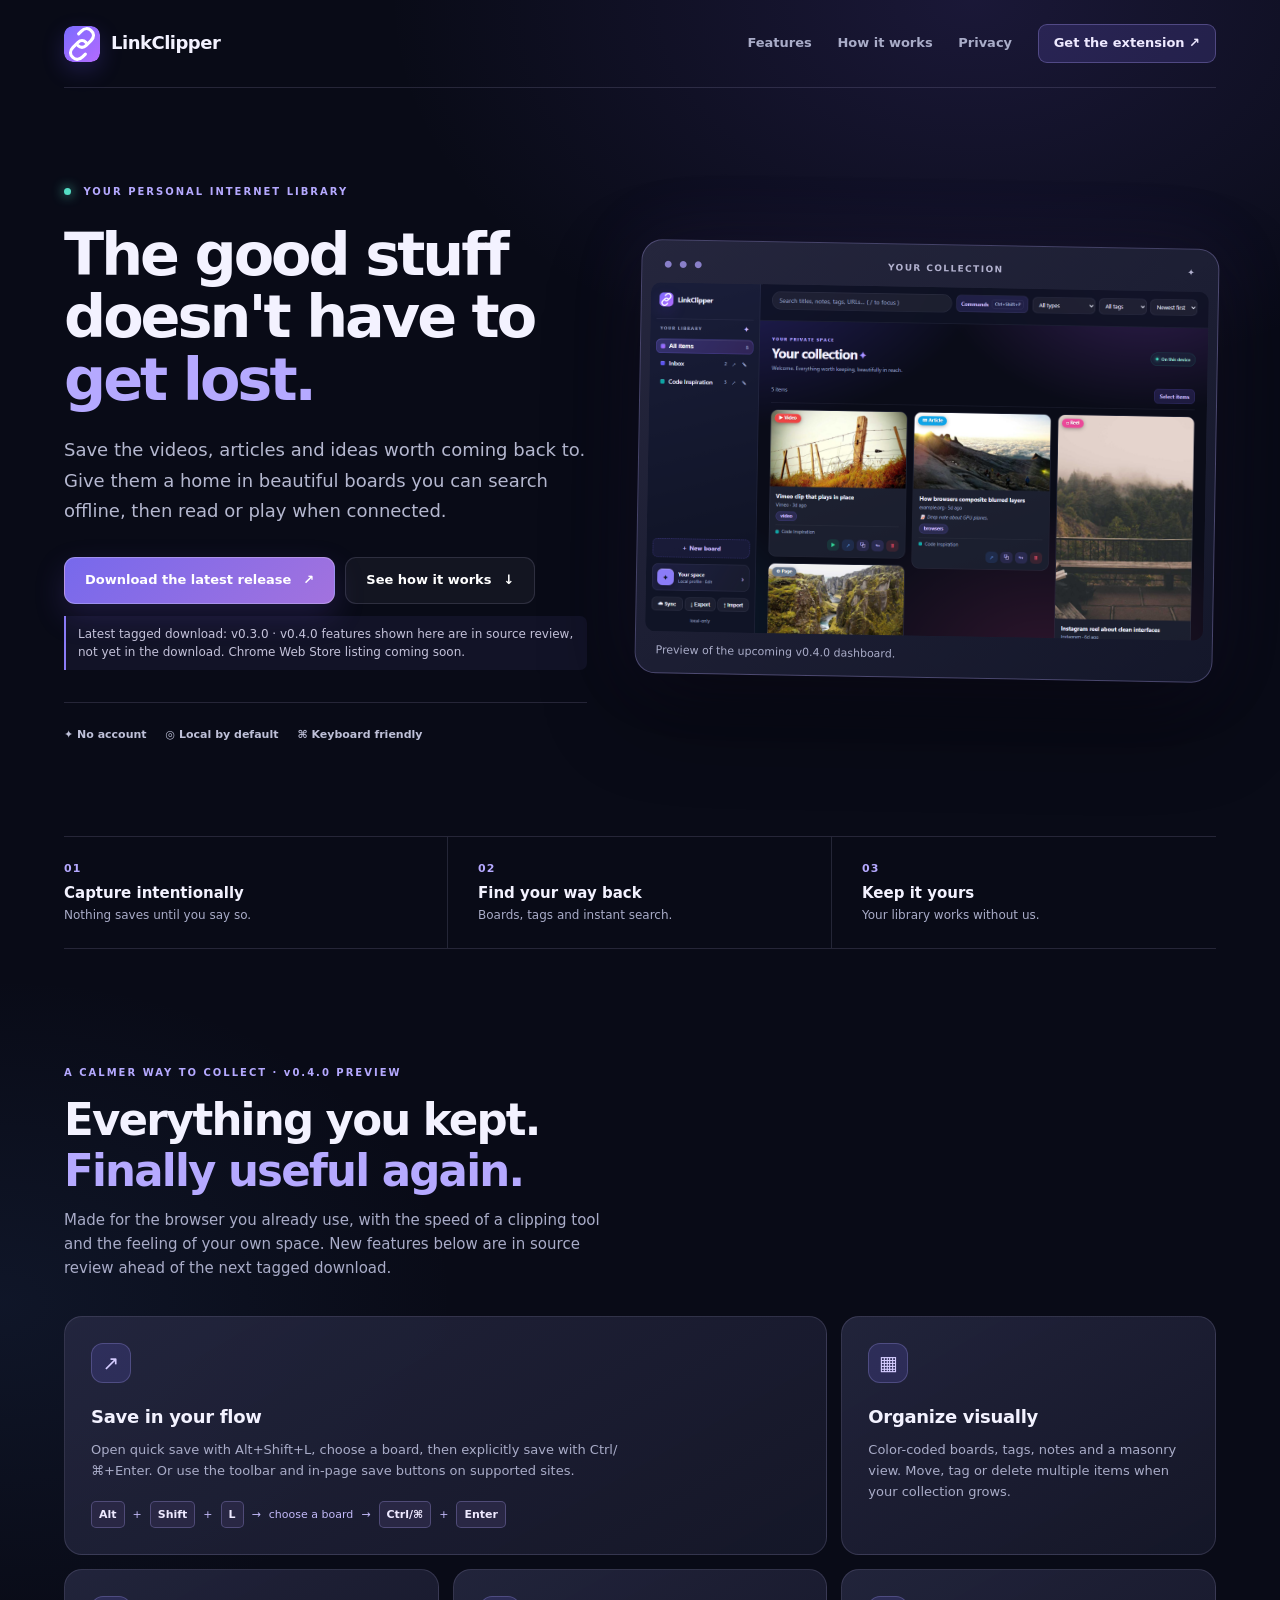
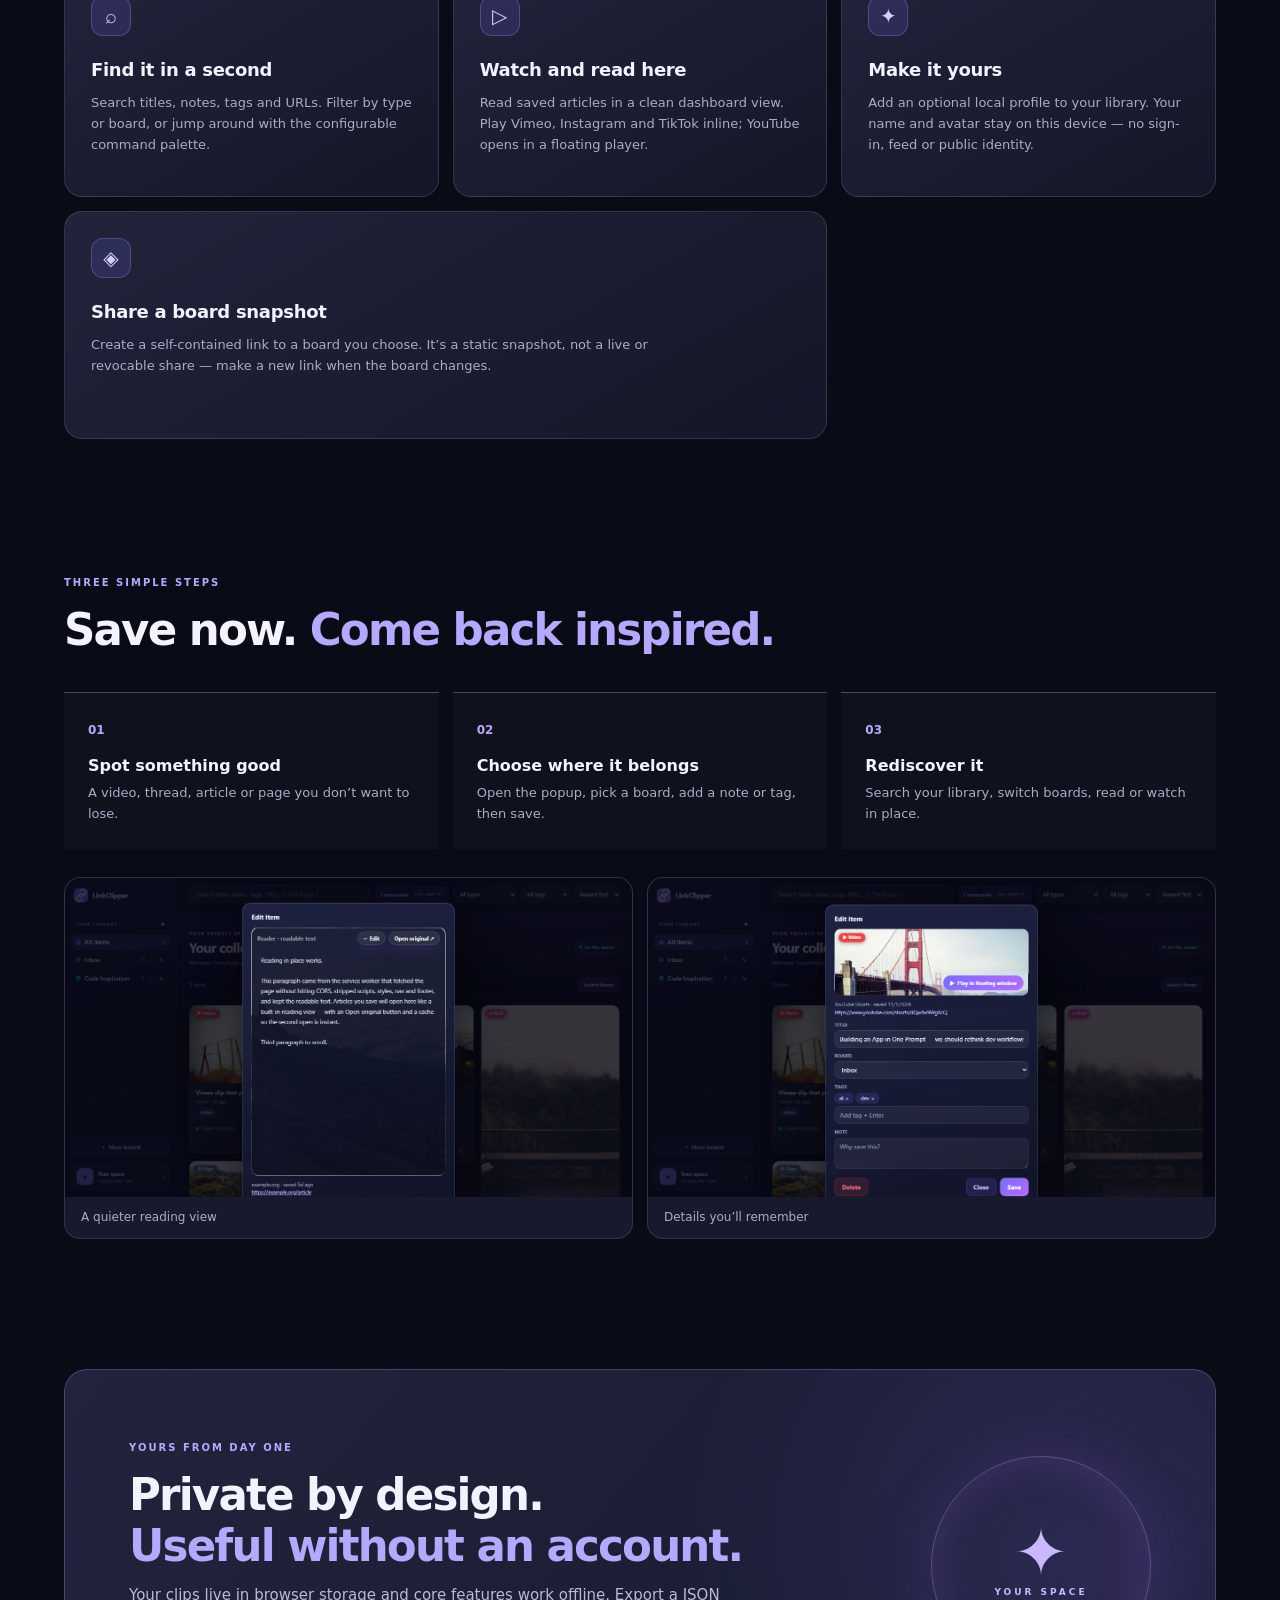
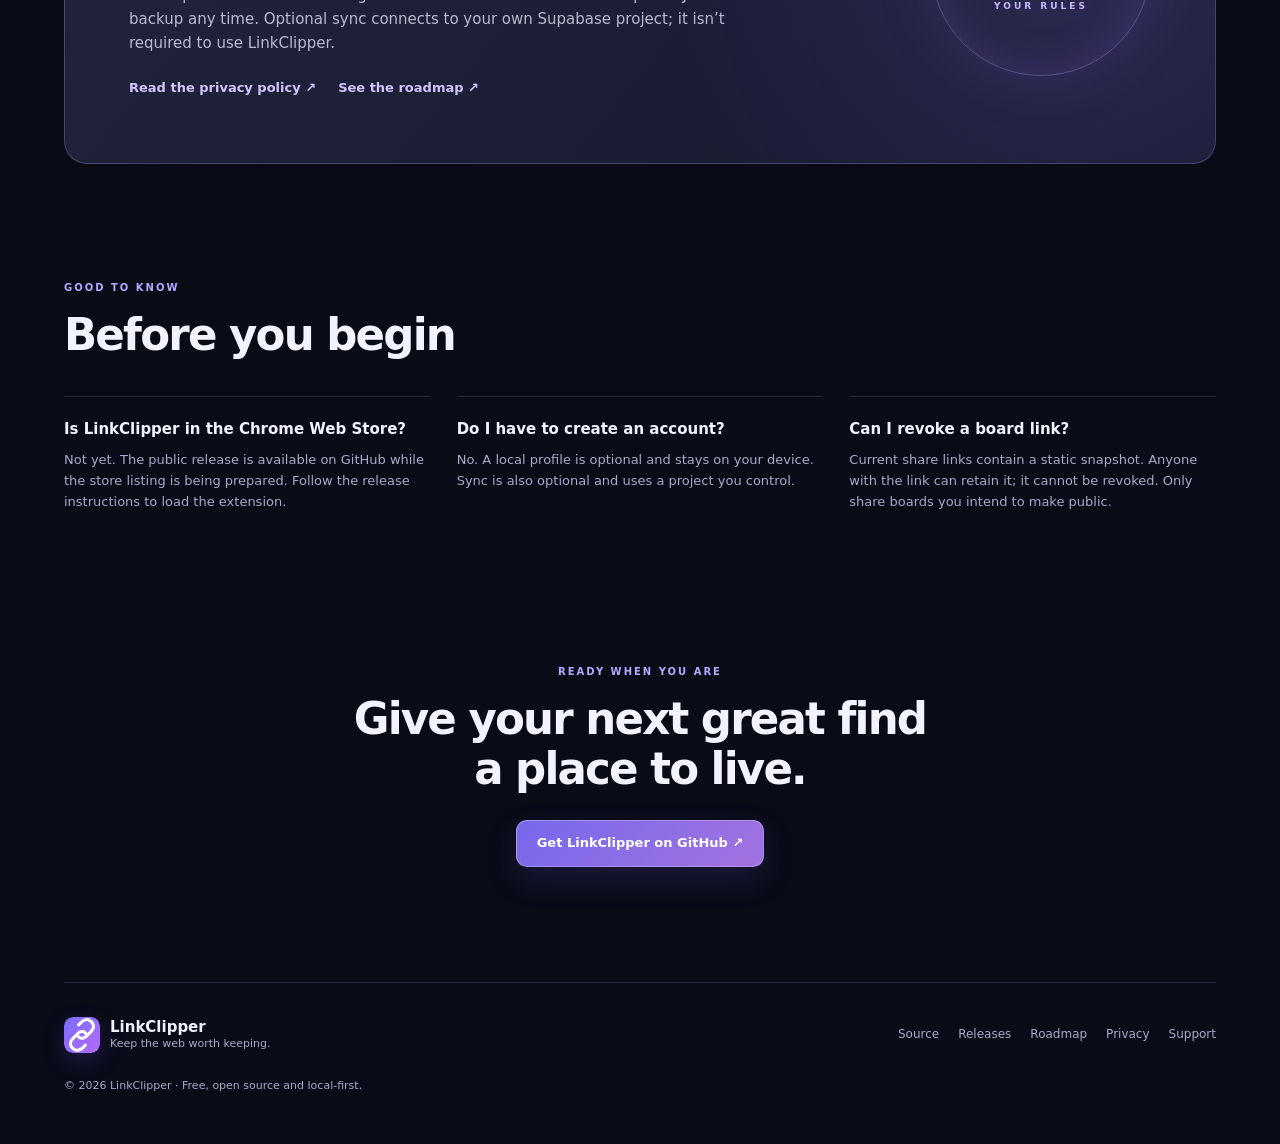
==== commit 933fc6e6: "Use link mark across site and shared boards" ====
--- a/index.html
+++ b/index.html
@@ -12,7 +12,7 @@
 <body>
   <div class="wrap">
     <nav class="top" aria-label="Main navigation">
-      <a class="logo" href="./" aria-label="LinkClipper home"><span class="mark">W</span> LinkClipper</a>
+      <a class="logo" href="./" aria-label="LinkClipper home"><img class="mark" src="assets/mark.svg" alt="" /> LinkClipper</a>
       <div class="links">
         <a href="#features">Features</a>
         <a href="#how-it-works">How it works</a>
@@ -86,7 +86,7 @@
       <section class="final-cta"><span class="eyebrow">READY WHEN YOU ARE</span><h2>Give your next great find<br />a place to live.</h2><a class="btn" href="https://github.com/linkclipper/linkclipper/releases/latest">Get LinkClipper on GitHub ↗</a></section>
     </main>
 
-    <footer><div class="footer-brand"><span class="mark">W</span><div><strong>LinkClipper</strong><small>Keep the web worth keeping.</small></div></div><div class="footer-links"><a href="https://github.com/linkclipper/linkclipper">Source</a><a href="https://github.com/linkclipper/linkclipper/releases">Releases</a><a href="https://github.com/linkclipper/linkclipper/blob/main/docs/ROADMAP.md">Roadmap</a><a href="privacy.html">Privacy</a><a href="https://github.com/linkclipper/linkclipper/issues">Support</a></div><p>© 2026 LinkClipper · Free, open source and local-first.</p></footer>
+    <footer><div class="footer-brand"><img class="mark" src="assets/mark.svg" alt="" /><div><strong>LinkClipper</strong><small>Keep the web worth keeping.</small></div></div><div class="footer-links"><a href="https://github.com/linkclipper/linkclipper">Source</a><a href="https://github.com/linkclipper/linkclipper/releases">Releases</a><a href="https://github.com/linkclipper/linkclipper/blob/main/docs/ROADMAP.md">Roadmap</a><a href="privacy.html">Privacy</a><a href="https://github.com/linkclipper/linkclipper/issues">Support</a></div><p>© 2026 LinkClipper · Free, open source and local-first.</p></footer>
   </div>
 </body>
 </html>
--- a/styles.css
+++ b/styles.css
@@ -1,4 +1,4 @@
-:root { color-scheme: dark; --bg: #090b17; --panel: #171a2d; --ink: #f3f2ff; --muted: #a9acc8; --line: rgba(208, 207, 255, .14); --lavender: #b5a9ff; }
+:root { color-scheme: dark; --bg: #090b17; --panel: #171a2d; --ink: #f3f2ff; --muted: #a9acc8; --line: rgba(208, 207, 255, .14); --lavender: #b5a9ff; --ink-dim: var(--muted); --stroke: var(--line); --stroke-hi: rgba(208,207,255,.25); --brand1: #7b6cff; --brand2: #b46bff; --brand-ink: #cabcff; }
 * { box-sizing: border-box; }
 html { scroll-behavior: smooth; }
 body { margin: 0; background: radial-gradient(900px 600px at 76% 0, rgba(111, 86, 214, .17), transparent 65%), radial-gradient(700px 500px at 0 30%, rgba(62, 101, 166, .12), transparent 65%), var(--bg); color: var(--ink); font: 15px/1.6 "Segoe UI", system-ui, sans-serif; }
@@ -6,7 +6,7 @@
 .wrap { max-width: 1440px; margin: auto; padding: 0 clamp(20px, 5vw, 76px); }
 .top { min-height: 88px; display: flex; align-items: center; justify-content: space-between; gap: 24px; border-bottom: 1px solid var(--line); }
 .logo { display: inline-flex; align-items: center; gap: 11px; font-weight: 800; letter-spacing: -.5px; font-size: 18px; text-decoration: none; }
-.mark { width: 36px; height: 36px; display: grid; place-items: center; border-radius: 11px; background: linear-gradient(135deg, #796aff, #bd81f2); box-shadow: 0 8px 22px rgba(106, 81, 249, .22); color: #fff; font-weight: 800; }
+.mark { width: 36px; height: 36px; display: block; flex: 0 0 auto; border-radius: 9px; box-shadow: 0 8px 22px rgba(106, 81, 249, .22); }
 .links { display: flex; align-items: center; gap: clamp(14px, 2vw, 30px); }
 .links a { text-decoration: none; color: var(--muted); font-size: 13px; font-weight: 650; }
 .links a:hover, .footer-links a:hover { color: #fff; }
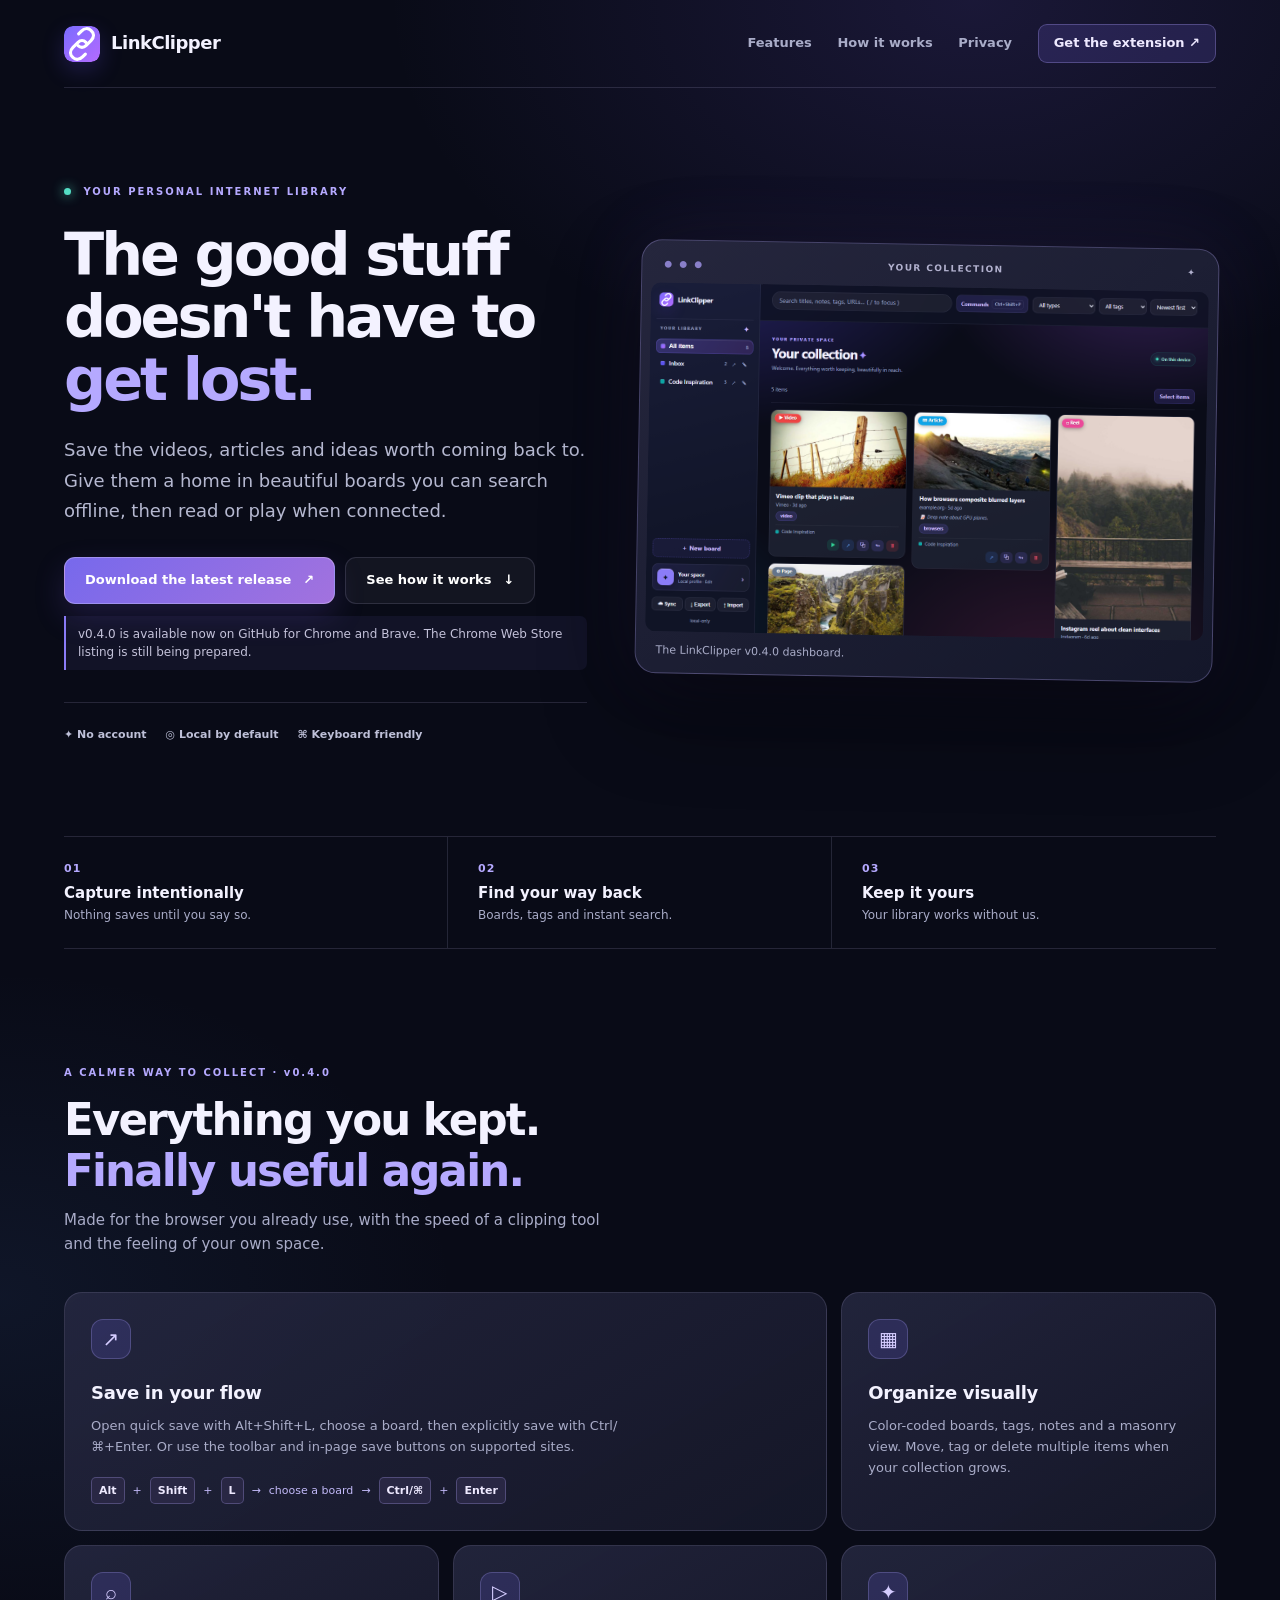
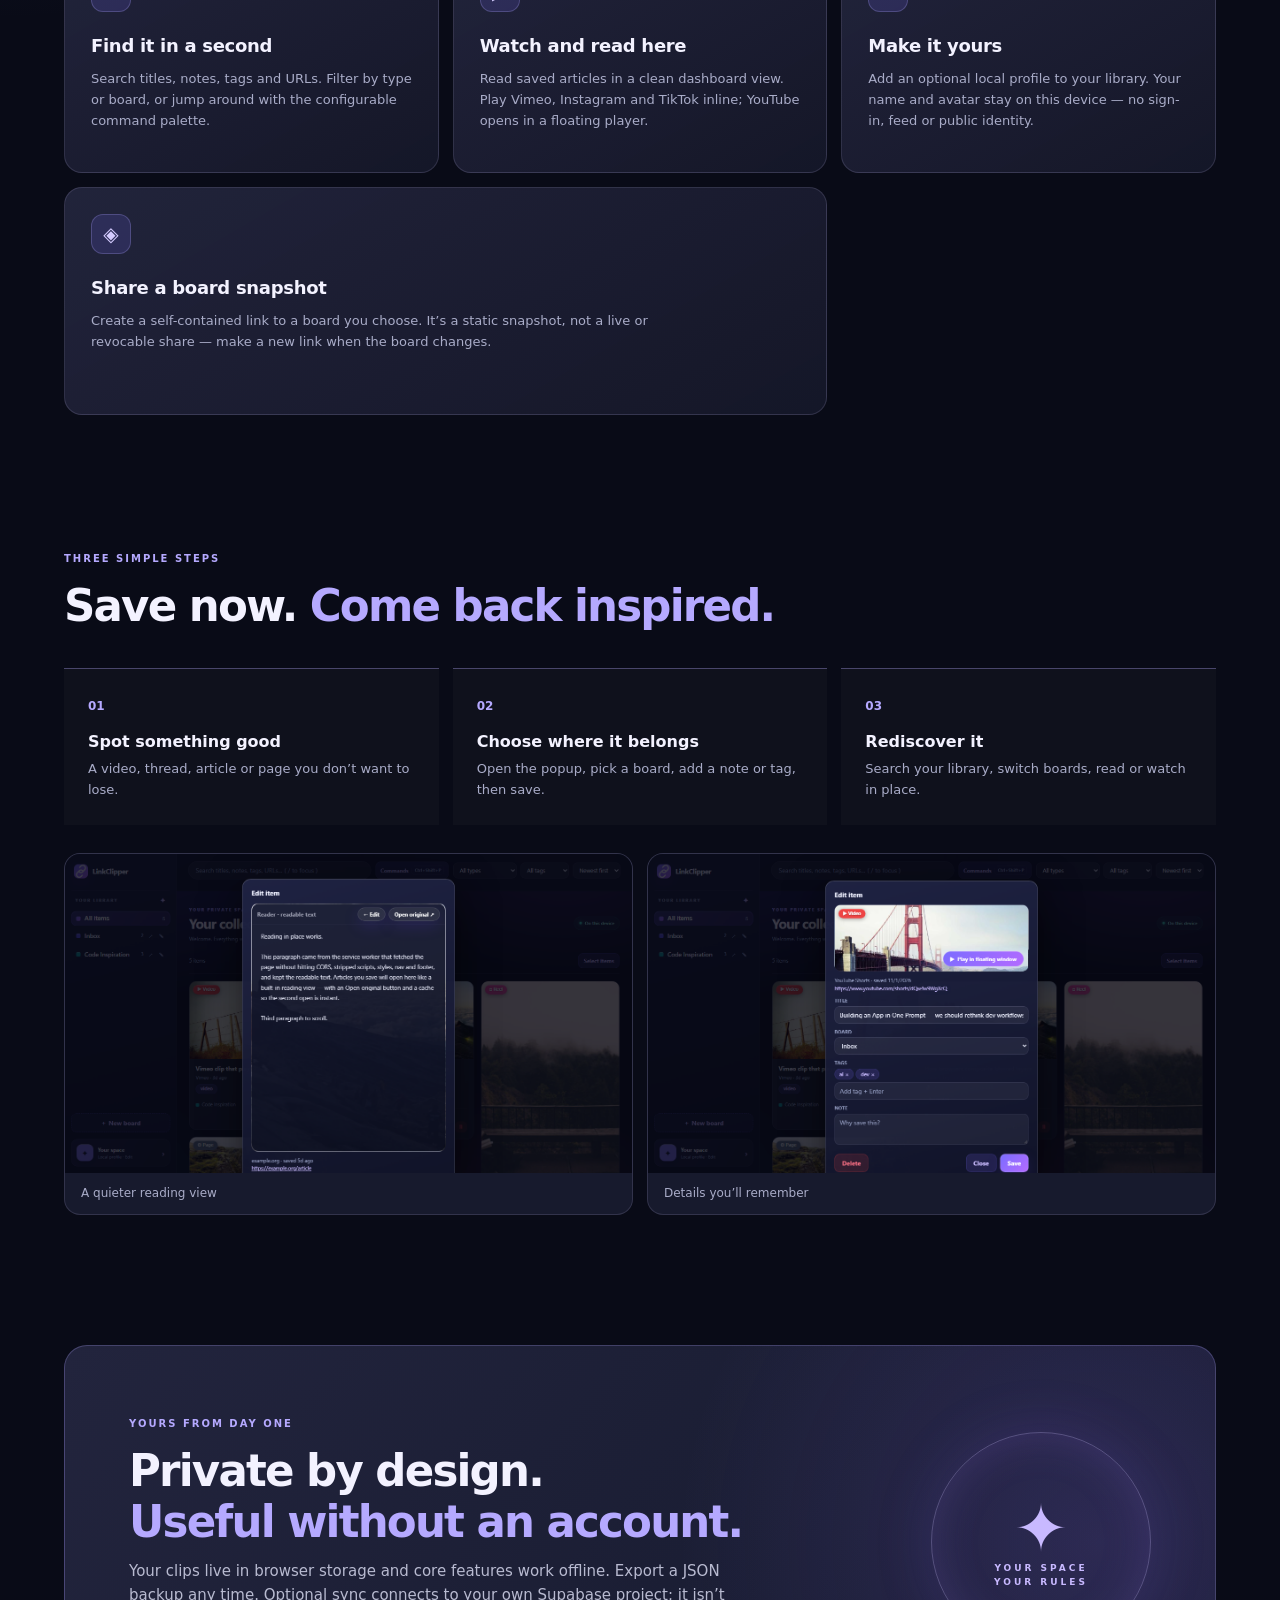
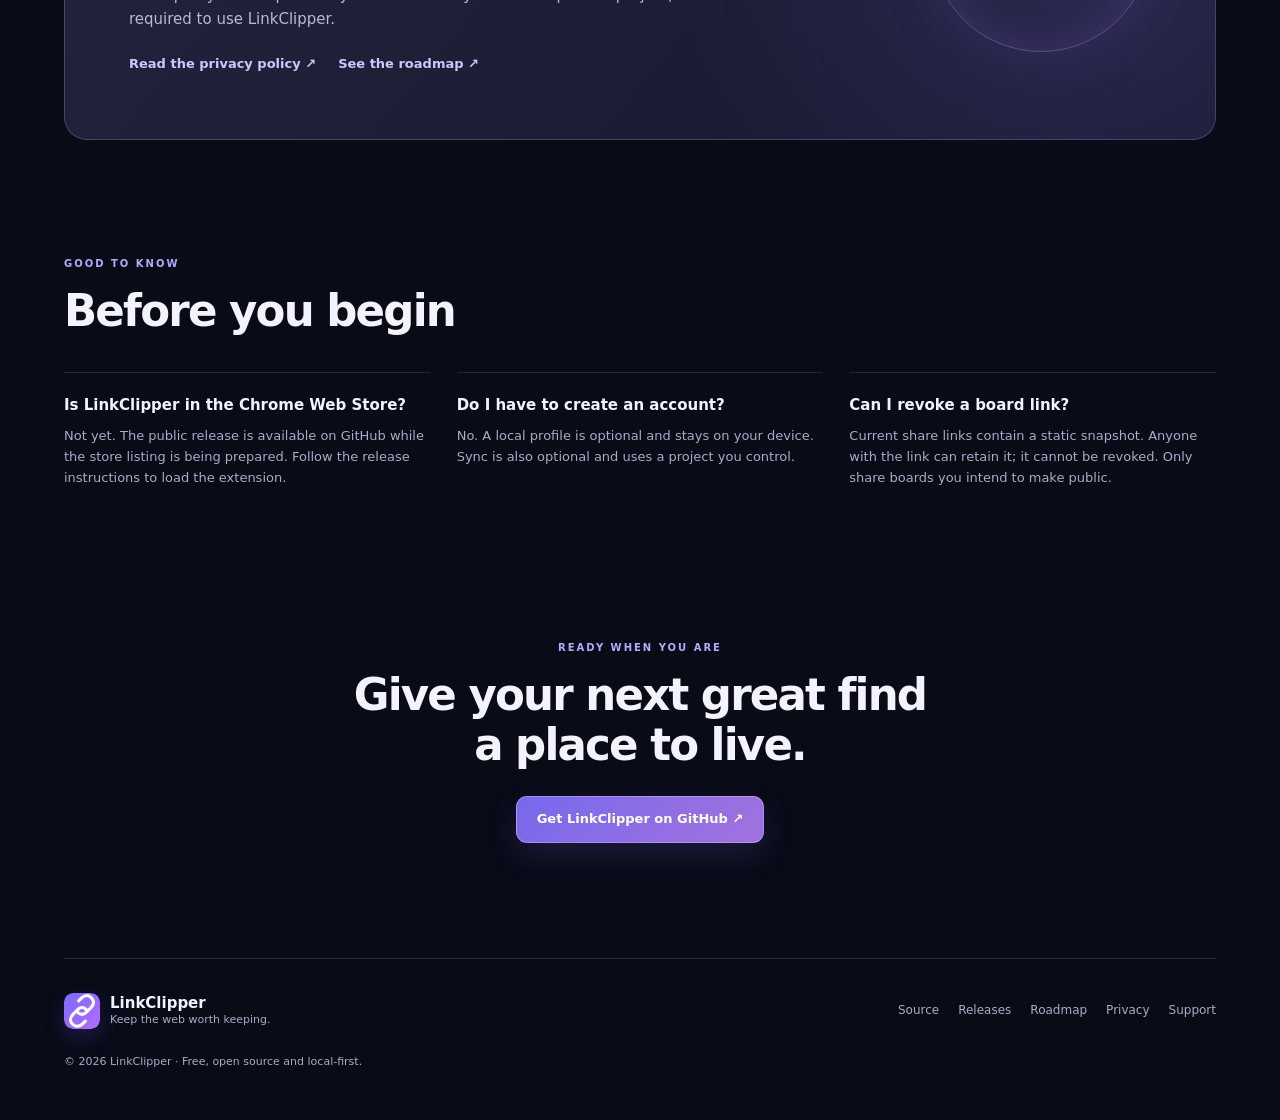
==== commit be671fec: "Announce v0.4.0 on landing page" ====
--- a/index.html
+++ b/index.html
@@ -31,13 +31,13 @@
             <a class="btn" href="https://github.com/linkclipper/linkclipper/releases/latest">Download the latest release <span aria-hidden="true">↗</span></a>
             <a class="btn ghost" href="#how-it-works">See how it works <span aria-hidden="true">↓</span></a>
           </div>
-          <p class="release-note">Latest tagged download: v0.3.0 · v0.4.0 features shown here are in source review, not yet in the download. Chrome Web Store listing coming soon.</p>
+          <p class="release-note">v0.4.0 is available now on GitHub for Chrome and Brave. The Chrome Web Store listing is still being prepared.</p>
           <div class="trust-row"><span>✦ No account</span><span>◎ Local by default</span><span>⌘ Keyboard friendly</span></div>
         </div>
         <figure class="hero-visual">
           <div class="visual-top"><span class="visual-dots">● ● ●</span><span>YOUR COLLECTION</span><span>✦</span></div>
           <img src="assets/webstore-1-grid.png" alt="LinkClipper dashboard with saved videos and articles organized into boards" width="1280" height="800" />
-          <figcaption>Preview of the upcoming v0.4.0 dashboard.</figcaption>
+          <figcaption>The LinkClipper v0.4.0 dashboard.</figcaption>
         </figure>
       </header>
 
@@ -48,7 +48,7 @@
       </section>
 
       <section class="section" id="features">
-        <div class="section-heading"><span class="eyebrow">A CALMER WAY TO COLLECT · v0.4.0 PREVIEW</span><h2>Everything you kept.<br /><em>Finally useful again.</em></h2><p>Made for the browser you already use, with the speed of a clipping tool and the feeling of your own space. New features below are in source review ahead of the next tagged download.</p></div>
+        <div class="section-heading"><span class="eyebrow">A CALMER WAY TO COLLECT · v0.4.0</span><h2>Everything you kept.<br /><em>Finally useful again.</em></h2><p>Made for the browser you already use, with the speed of a clipping tool and the feeling of your own space.</p></div>
         <div class="feature-grid">
           <article class="feature feature-wide"><span class="feature-icon">↗</span><h3>Save in your flow</h3><p>Open quick save with Alt+Shift+L, choose a board, then explicitly save with Ctrl/⌘+Enter. Or use the toolbar and in-page save buttons on supported sites.</p><div class="key-demo"><kbd>Alt</kbd> + <kbd>Shift</kbd> + <kbd>L</kbd><span>→</span><span>choose a board</span><span>→</span><kbd>Ctrl/⌘</kbd> + <kbd>Enter</kbd></div></article>
           <article class="feature"><span class="feature-icon">▦</span><h3>Organize visually</h3><p>Color-coded boards, tags, notes and a masonry view. Move, tag or delete multiple items when your collection grows.</p></article>
